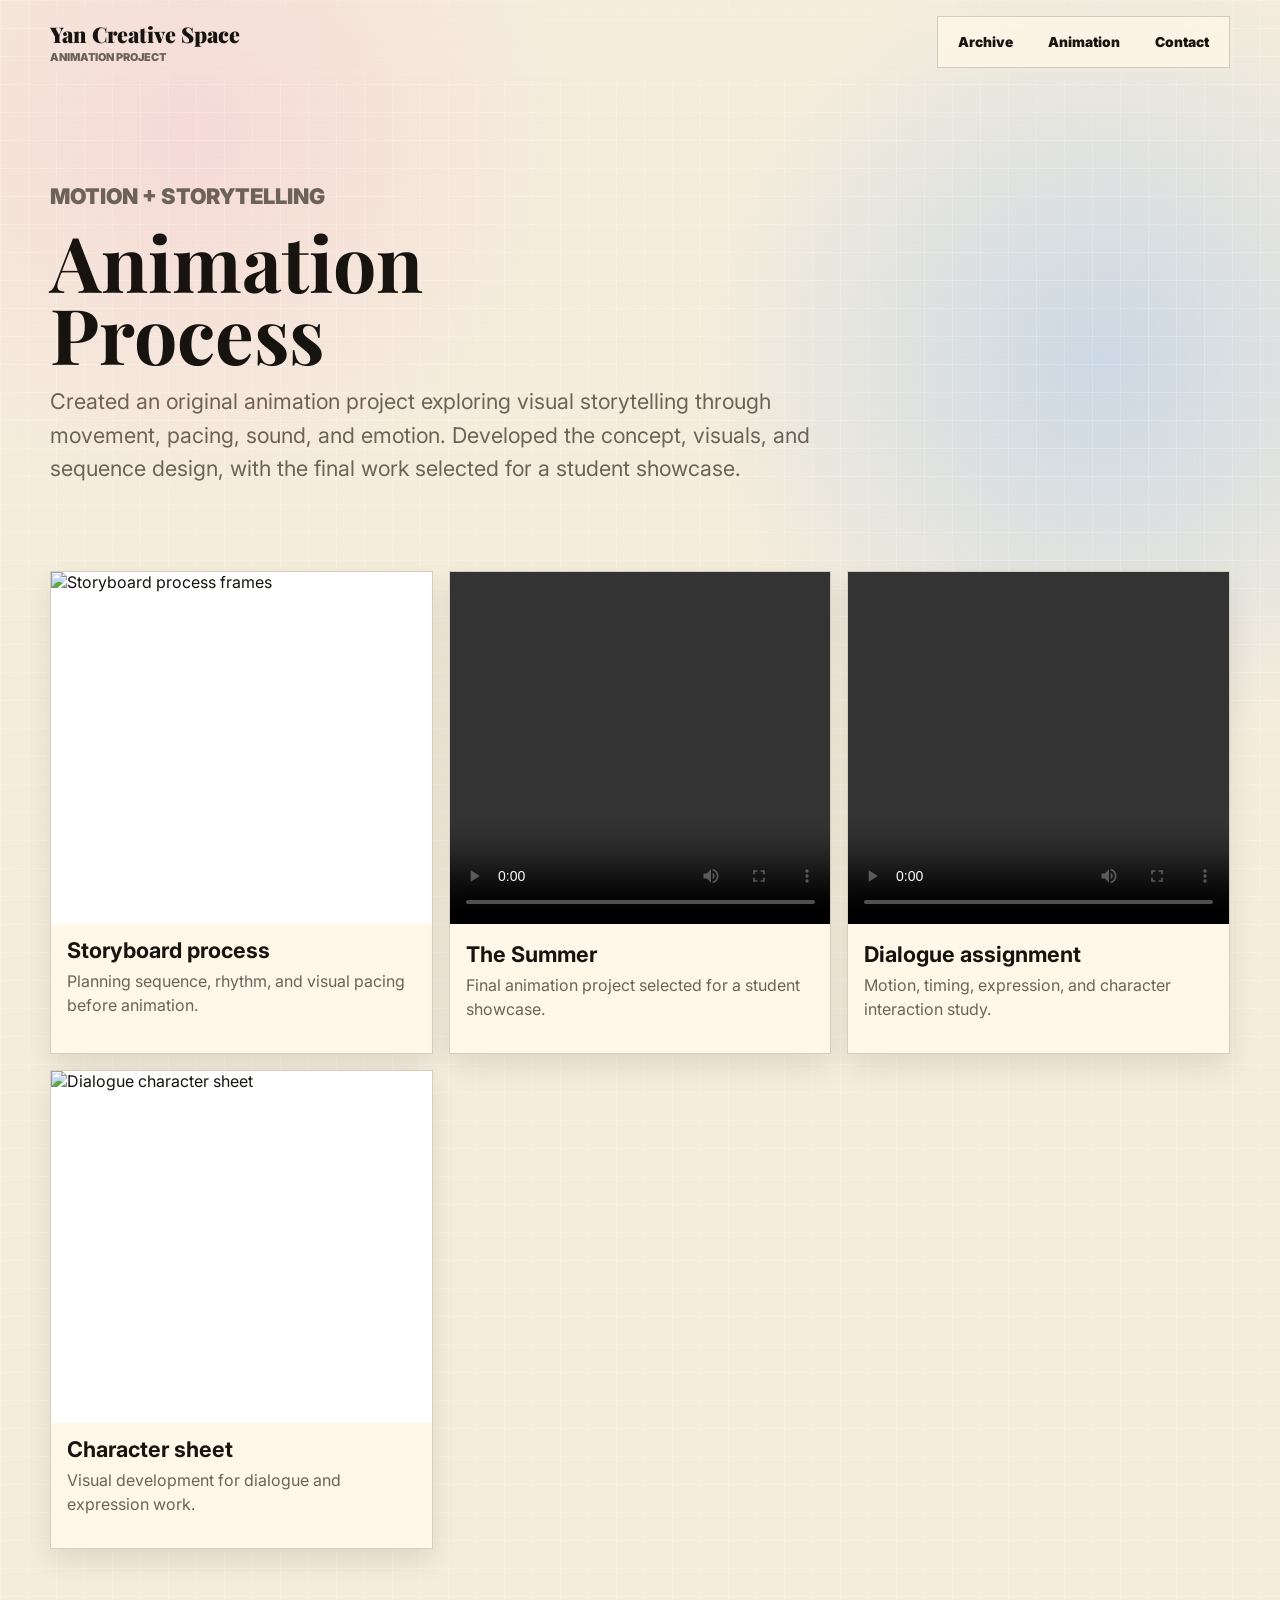
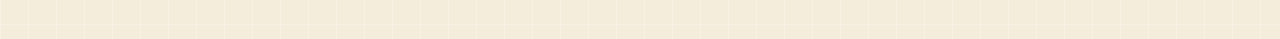
==== animation.html @ d718d7f8 "Add files via upload" ====
<!DOCTYPE html>
<html lang="en">
<head>
  <meta charset="UTF-8">
  <meta name="viewport" content="width=device-width, initial-scale=1.0">
  <title>Animation Process | Yan Creative Space</title>
  <link rel="preconnect" href="https://fonts.googleapis.com">
  <link rel="preconnect" href="https://fonts.gstatic.com" crossorigin>
  <link href="https://fonts.googleapis.com/css2?family=Inter:wght@400;500;600;700;800;900&family=Playfair+Display:wght@700;800;900&display=swap" rel="stylesheet">
  <link rel="stylesheet" href="styles.css">
</head>
<body>
  <header class="site-header">
    <a class="brand" href="index.html">
      <span>Yan Creative Space</span>
      <small>animation project</small>
    </a>
    <nav aria-label="Project navigation">
      <a href="index.html#work">Archive</a>
      <a href="animation.html">Animation</a>
      <a href="index.html#contact">Contact</a>
    </nav>
  </header>

  <main class="detail-main">
    <section class="detail-hero">
      <p class="eyebrow">Motion + storytelling</p>
      <h1>Animation Process</h1>
      <p>Created an original animation project exploring visual storytelling through movement, pacing, sound, and emotion. Developed the concept, visuals, and sequence design, with the final work selected for a student showcase.</p>
    </section>

    <section class="media-grid" aria-label="Animation process showcase">
      <article class="media-card contain">
        <a href="Animation%20Example_Process/Storyboard_A1-B4.png" target="_blank" rel="noopener">
          <img src="Animation%20Example_Process/Storyboard_A1-B4.png" alt="Storyboard process frames">
        </a>
        <div>
          <h3>Storyboard process</h3>
          <p>Planning sequence, rhythm, and visual pacing before animation.</p>
        </div>
      </article>
      <article class="media-card">
        <video src="Animation%20Example_Process/FINAL%20FINAL%20CUT_The%20Summer.mp4" controls playsinline></video>
        <div>
          <h3>The Summer</h3>
          <p>Final animation project selected for a student showcase.</p>
        </div>
      </article>
      <article class="media-card">
        <video src="Animation%20Example_Process/dialogue%20assignment.mp4" controls playsinline></video>
        <div>
          <h3>Dialogue assignment</h3>
          <p>Motion, timing, expression, and character interaction study.</p>
        </div>
      </article>
      <article class="media-card contain">
        <a href="Animation%20Example_Process/dialogue_character%20sheet.png" target="_blank" rel="noopener">
          <img src="Animation%20Example_Process/dialogue_character%20sheet.png" alt="Dialogue character sheet">
        </a>
        <div>
          <h3>Character sheet</h3>
          <p>Visual development for dialogue and expression work.</p>
        </div>
      </article>
    </section>
  </main>
</body>
</html>
---- styles.css ----
:root {
  --ink: #171410;
  --muted: #6d6258;
  --paper: #f5eddc;
  --cream: #fff8e8;
  --pink: #f6bfd0;
  --butter: #f4bd34;
  --green: #8fa45e;
  --red: #a9362d;
  --wine: #3a0710;
  --blue: #bcd0e8;
  --line: rgba(23, 20, 16, 0.18);
  --shadow: 0 18px 50px rgba(35, 24, 12, 0.18);
}

* {
  box-sizing: border-box;
}

html {
  scroll-behavior: smooth;
}

body {
  margin: 0;
  color: var(--ink);
  font-family: "Inter", system-ui, sans-serif;
  background:
    linear-gradient(rgba(255, 255, 255, 0.24) 1px, transparent 1px),
    linear-gradient(90deg, rgba(255, 255, 255, 0.2) 1px, transparent 1px),
    radial-gradient(circle at 15% 8%, rgba(246, 191, 208, 0.42), transparent 24rem),
    radial-gradient(circle at 86% 22%, rgba(188, 208, 232, 0.72), transparent 25rem),
    var(--paper);
  background-size: 28px 28px, 28px 28px, auto, auto, auto;
  overflow-x: hidden;
}

body::before {
  content: "";
  position: fixed;
  inset: 0;
  pointer-events: none;
  background-image: radial-gradient(rgba(23, 20, 16, 0.12) 0.7px, transparent 0.7px);
  background-size: 5px 5px;
  mix-blend-mode: multiply;
  opacity: 0.16;
  z-index: 0;
}

img {
  display: block;
  max-width: 100%;
}

a {
  color: inherit;
  text-decoration: none;
}

.cursor-light {
  position: fixed;
  width: 16rem;
  height: 16rem;
  border-radius: 50%;
  background: rgba(244, 189, 52, 0.22);
  filter: blur(34px);
  pointer-events: none;
  transform: translate(-50%, -50%);
  z-index: 1;
}

.floating-elements {
  position: fixed;
  inset: 0;
  z-index: 1;
  pointer-events: none;
  overflow: hidden;
}

.float-el {
  position: absolute;
  width: clamp(4rem, 11vw, 8rem);
  opacity: 0.72;
  filter: drop-shadow(0 12px 14px rgba(23, 20, 16, 0.18));
  animation: drift 9s ease-in-out infinite;
}

.el-vinyl {
  left: -1rem;
  top: 20vh;
  transform: rotate(-16deg);
}

.el-note {
  right: 4vw;
  top: 15vh;
  width: clamp(3rem, 8vw, 5rem);
  animation-delay: -2s;
}

.el-shapes {
  left: 3vw;
  bottom: 8vh;
  width: clamp(5rem, 13vw, 9rem);
  animation-delay: -4s;
}

.el-zig {
  right: -6rem;
  bottom: 20vh;
  width: clamp(10rem, 25vw, 18rem);
  opacity: 0.34;
  animation-delay: -1s;
}

.el-trumpet {
  right: 10vw;
  bottom: -2rem;
  width: clamp(5rem, 12vw, 8.5rem);
  animation-delay: -5s;
}

.site-header,
main {
  position: relative;
  z-index: 2;
}

.site-header {
  position: sticky;
  top: 0;
  display: flex;
  align-items: center;
  justify-content: space-between;
  gap: 1rem;
  width: min(1180px, calc(100% - 2rem));
  margin: 0 auto;
  padding: 1rem 0;
  backdrop-filter: blur(16px);
  z-index: 20;
}

.brand {
  display: grid;
  gap: 0.1rem;
}

.brand span,
h1,
h2,
.click-label {
  font-family: "Playfair Display", Georgia, serif;
}

.brand span {
  font-size: 1.35rem;
  font-weight: 900;
}

.brand small {
  color: var(--muted);
  font-size: 0.68rem;
  font-weight: 900;
  text-transform: uppercase;
}

nav {
  display: flex;
  gap: 0.25rem;
  padding: 0.3rem;
  border: 1px solid var(--line);
  background: rgba(255, 248, 232, 0.76);
}

nav a,
.button,
.filter,
.contact-links a {
  min-height: 2.5rem;
  display: inline-flex;
  align-items: center;
  justify-content: center;
  border: 1px solid var(--line);
  border-radius: 999px;
  font-size: 0.86rem;
  font-weight: 900;
}

nav a {
  border-color: transparent;
  padding: 0 0.9rem;
}

nav a:hover,
.filter.active {
  background: var(--ink);
  color: var(--cream);
}

.hero,
.section,
.contact {
  position: relative;
  width: min(1180px, calc(100% - 2rem));
  margin: 0 auto;
}

.section-button {
  position: absolute;
  z-index: 6;
  width: clamp(3.6rem, 8vw, 6.2rem);
  pointer-events: none;
  filter: drop-shadow(0 12px 14px rgba(23, 20, 16, 0.18));
  animation: stickerFloat 7s ease-in-out infinite;
}

.sticker-apple {
  right: min(9vw, 5rem);
  top: 5rem;
  transform: rotate(8deg);
}

.sticker-blue-star {
  left: min(6vw, 3rem);
  top: -1.8rem;
  width: clamp(3.2rem, 7vw, 5.2rem);
  animation-delay: -1.4s;
}

.sticker-green {
  right: -0.8rem;
  top: 6rem;
  transform: rotate(-7deg);
  animation-delay: -2.3s;
}

.sticker-heart {
  left: 4%;
  top: 5rem;
  animation-delay: -3s;
}

.sticker-yellow-star {
  right: 5%;
  top: 2.4rem;
  width: clamp(3.1rem, 7vw, 5.4rem);
  animation-delay: -4.1s;
}

.hero {
  min-height: 84vh;
  display: grid;
  grid-template-columns: minmax(0, 0.82fr) minmax(320px, 1.18fr);
  align-items: center;
  gap: clamp(2rem, 6vw, 5rem);
  padding: clamp(2.5rem, 6vw, 5rem) 0 4rem;
}

.id-hero {
  grid-template-columns: minmax(0, 0.72fr) minmax(430px, 1.28fr);
}

.eyebrow {
  margin: 0 0 0.75rem;
  color: var(--red);
  font-size: 0.76rem;
  font-weight: 900;
  text-transform: uppercase;
}

h1,
h2,
h3,
p {
  margin-top: 0;
}

h1 {
  max-width: 12ch;
  margin-bottom: 1rem;
  font-size: clamp(3.2rem, 6vw, 5.8rem);
  line-height: 0.94;
  overflow-wrap: break-word;
}

h2 {
  margin: 0;
  font-size: clamp(2.45rem, 5vw, 4.9rem);
  line-height: 0.94;
}

h3 {
  margin-bottom: 0.45rem;
  font-size: clamp(1.35rem, 2vw, 2rem);
  line-height: 1;
}

.hero-text {
  max-width: 32rem;
  color: var(--muted);
  font-size: clamp(1.08rem, 1.8vw, 1.38rem);
  line-height: 1.55;
}

.hero-actions {
  display: flex;
  flex-wrap: wrap;
  gap: 0.7rem;
  margin-top: 1.5rem;
}

.button {
  padding: 0 1rem;
  background: rgba(255, 248, 232, 0.72);
}

.button.primary {
  background: var(--ink);
  color: var(--cream);
}

.id-card {
  position: relative;
  min-height: 39rem;
  padding: 1rem;
  border: 1px solid var(--line);
  background:
    linear-gradient(rgba(23, 20, 16, 0.05) 1px, transparent 1px),
    linear-gradient(90deg, rgba(23, 20, 16, 0.05) 1px, transparent 1px),
    var(--cream);
  background-size: 18px 18px;
  box-shadow: var(--shadow);
  transform: rotate(1.2deg);
}

.id-card::before {
  content: "";
  position: absolute;
  inset: 0.65rem;
  border: 1px dashed rgba(23, 20, 16, 0.34);
  pointer-events: none;
}

.id-card-top,
.id-card-bottom {
  display: flex;
  justify-content: space-between;
  gap: 1rem;
  color: var(--muted);
  font-size: 0.76rem;
  font-weight: 900;
  text-transform: uppercase;
}

.id-card-body {
  display: grid;
  grid-template-columns: minmax(260px, 1.05fr) minmax(0, 0.95fr);
  align-items: center;
  gap: clamp(1rem, 3vw, 2rem);
  min-height: 34rem;
  padding: 1.5rem 0.6rem;
}

.id-photo-wrap {
  position: relative;
  padding: 0.6rem;
  background: #fff;
  border: 1px solid var(--line);
  box-shadow: 0 16px 24px rgba(35, 24, 12, 0.14);
  transform: rotate(-3deg);
}

.id-photo-wrap::after {
  content: "";
  position: absolute;
  left: 50%;
  top: -1.2rem;
  width: 5.5rem;
  height: 1.8rem;
  background: rgba(244, 189, 52, 0.55);
  transform: translateX(-50%) rotate(2deg);
}

.id-photo-wrap img {
  width: 100%;
  aspect-ratio: 0.78;
  object-fit: cover;
}

.id-label {
  margin-bottom: 0.25rem;
  color: var(--red);
  font-size: 0.78rem;
  font-weight: 900;
  text-transform: uppercase;
}

.id-info h2 {
  margin-bottom: 0.5rem;
  font-size: clamp(3rem, 6vw, 5.4rem);
}

.id-role {
  color: var(--muted);
  font-size: clamp(1rem, 1.8vw, 1.25rem);
  font-weight: 800;
}

.id-tags {
  display: flex;
  flex-wrap: wrap;
  gap: 0.55rem;
  margin-top: 1.2rem;
}

.id-tags span {
  border: 1px solid var(--line);
  border-radius: 999px;
  background: rgba(246, 191, 208, 0.55);
  padding: 0.48rem 0.68rem;
  font-size: 0.78rem;
  font-weight: 900;
}

.hero-board {
  position: relative;
  min-height: 37rem;
  isolation: isolate;
}

.hero-board::before {
  content: "";
  position: absolute;
  inset: 3rem 2rem 2rem 1.5rem;
  background: rgba(255, 248, 232, 0.68);
  border: 1px solid var(--line);
  box-shadow: var(--shadow);
  transform: rotate(-1.4deg);
  z-index: -1;
}

.hero-photo,
.paper-piece {
  position: absolute;
  object-fit: cover;
  box-shadow: var(--shadow);
}

.photo-main {
  left: 15%;
  top: 8%;
  width: 62%;
  aspect-ratio: 1.05;
}

.photo-portrait {
  right: 4%;
  top: 24%;
  width: 36%;
  aspect-ratio: 0.88;
  filter: grayscale(1);
  transform: rotate(3deg);
}

.photo-work {
  left: 0;
  bottom: 4%;
  width: 48%;
  aspect-ratio: 0.74;
  transform: rotate(-4deg);
}

.hero-element {
  right: 1%;
  bottom: 0;
  width: 28%;
  box-shadow: none;
  opacity: 0.82;
  transform: rotate(12deg);
}

.click-label {
  position: absolute;
  left: 34%;
  top: 42%;
  min-width: 10rem;
  padding: 0.9rem 1.6rem;
  border-radius: 999px;
  background: var(--ink);
  color: #d7f066;
  font-size: clamp(1.6rem, 3vw, 2.4rem);
  font-style: italic;
  text-align: center;
  transform: rotate(-4deg);
  animation: bob 2.9s ease-in-out infinite;
}

.marquee {
  position: relative;
  z-index: 3;
  overflow: hidden;
  border-block: 1px solid var(--line);
  background: var(--pink);
}

.marquee-track {
  display: flex;
  width: max-content;
  gap: 2rem;
  padding: 0.9rem 0;
  animation: marquee 26s linear infinite;
}

.marquee span {
  font-size: 0.85rem;
  font-weight: 900;
  text-transform: uppercase;
}

.section {
  padding: clamp(4rem, 9vw, 7rem) 0;
}

.section-title {
  display: flex;
  align-items: end;
  justify-content: space-between;
  gap: 1.5rem;
  margin-bottom: 1.8rem;
  border-bottom: 1px solid var(--line);
  padding-bottom: 0.8rem;
}

.section-title span {
  color: var(--red);
  font-weight: 900;
}

.about-layout {
  display: grid;
  grid-template-columns: minmax(0, 0.8fr) minmax(320px, 1.2fr);
  gap: clamp(1.5rem, 5vw, 4rem);
  align-items: start;
}

.about-card {
  display: grid;
  grid-template-columns: minmax(180px, 0.78fr) minmax(0, 1.22fr);
  gap: 1.5rem;
  padding: 1rem;
  background: var(--cream);
  border: 1px solid var(--line);
  box-shadow: var(--shadow);
  transform: rotate(1deg);
}

.about-card img {
  height: 21rem;
  width: 100%;
  object-fit: cover;
  filter: grayscale(1);
}

.large-note {
  margin-bottom: 1.4rem;
  font-family: "Playfair Display", Georgia, serif;
  font-size: clamp(1.8rem, 3vw, 3.2rem);
  line-height: 0.98;
}

.quick-list {
  display: grid;
  gap: 0.65rem;
  margin: 0;
  padding: 0;
  list-style: none;
}

.quick-list li,
.skill-notes span {
  width: fit-content;
  border: 1px solid var(--line);
  border-radius: 999px;
  background: rgba(244, 189, 52, 0.2);
  padding: 0.62rem 0.85rem;
  font-weight: 900;
}

.toc {
  background: transparent;
}

.toc-grid {
  display: grid;
  grid-template-columns: repeat(4, minmax(0, 1fr));
  gap: 1rem;
}

.toc-grid a {
  min-height: 10rem;
  display: flex;
  flex-direction: column;
  justify-content: space-between;
  border: 1px solid var(--line);
  background: var(--cream);
  padding: 1rem;
  font-family: "Playfair Display", Georgia, serif;
  font-size: clamp(1.5rem, 2.5vw, 2.4rem);
  line-height: 0.95;
  box-shadow: 0 10px 24px rgba(35, 24, 12, 0.08);
  transition: transform 180ms ease;
}

.toc-grid a:nth-child(1) {
  background: #f7cf70;
}

.toc-grid a:nth-child(2) {
  background: #f6cad5;
}

.toc-grid a:nth-child(3) {
  background: #dce8bf;
}

.toc-grid a:nth-child(4) {
  background: #cfe0f0;
}

.toc-grid a:hover {
  transform: rotate(-1.5deg) translateY(-4px);
}

.toc-grid span {
  font-family: "Inter", system-ui, sans-serif;
  font-size: 0.8rem;
  font-weight: 900;
}

.self-intro {
  display: grid;
  grid-template-columns: minmax(320px, 1.08fr) minmax(0, 0.92fr);
  gap: clamp(1rem, 4vw, 3rem);
  align-items: center;
}

.self-camera {
  border: 0;
  background: transparent;
  box-shadow: none;
  padding: 0;
  transform: rotate(-1.2deg);
}

.self-camera img {
  width: 100%;
  scale: 1.08;
  height: auto;
  object-fit: contain;
}

.self-copy {
  border: 1px solid var(--line);
  background: rgba(255, 248, 232, 0.76);
  box-shadow: 0 12px 30px rgba(35, 24, 12, 0.1);
  padding: clamp(1.2rem, 4vw, 2.2rem);
  transform: rotate(0.8deg);
}

.self-copy h2 {
  max-width: 12ch;
  margin-bottom: 1rem;
  font-size: clamp(1.75rem, 3.5vw, 3.4rem);
}

.self-copy p:not(.eyebrow) {
  color: var(--muted);
  font-size: clamp(1rem, 1.55vw, 1.18rem);
  line-height: 1.62;
}

.filters {
  display: flex;
  flex-wrap: wrap;
  gap: 0.55rem;
  margin-bottom: 1.1rem;
}

.filter {
  padding: 0 0.95rem;
  background: rgba(255, 248, 232, 0.72);
  cursor: pointer;
  transition: transform 180ms ease;
}

.filter:hover {
  transform: translateY(-2px);
}

.project-grid {
  display: grid;
  grid-template-columns: repeat(3, minmax(0, 1fr));
  gap: 1rem;
}

.project-card {
  display: grid;
  grid-template-rows: 16rem auto;
  min-height: 27rem;
  overflow: hidden;
  border: 1px solid var(--line);
  background: var(--cream);
  box-shadow: 0 14px 28px rgba(35, 24, 12, 0.1);
  transform-style: preserve-3d;
  transition: opacity 220ms ease, transform 220ms ease;
}

.project-card:nth-child(2n) {
  transform: rotate(0.7deg);
}

.project-card:nth-child(3n) {
  transform: rotate(-0.8deg);
}

.project-card.is-hidden {
  display: none;
}

.project-card img {
  width: 100%;
  height: 100%;
  object-fit: cover;
  transition: transform 480ms ease;
}

.project-image {
  position: relative;
  display: block;
  min-height: 0;
  overflow: hidden;
}

.project-image::after {
  content: "open project";
  position: absolute;
  right: 0.75rem;
  bottom: 0.75rem;
  border: 1px solid rgba(255, 248, 232, 0.7);
  border-radius: 999px;
  background: rgba(23, 20, 16, 0.82);
  color: var(--cream);
  padding: 0.42rem 0.62rem;
  font-size: 0.68rem;
  font-weight: 900;
  text-transform: uppercase;
  opacity: 0;
  transform: translateY(6px);
  transition: opacity 180ms ease, transform 180ms ease;
}

.project-image:hover::after,
.project-image:focus-visible::after {
  opacity: 1;
  transform: translateY(0);
}

.project-card:hover img {
  transform: scale(1.04);
}

.project-card div {
  padding: 1rem;
}

.mini-gallery {
  display: grid;
  grid-template-columns: repeat(2, minmax(0, 1fr));
  gap: 0.35rem;
  margin-top: 0.65rem;
}

.mini-gallery img {
  height: 3.8rem;
  object-fit: contain;
  background: rgba(255, 255, 255, 0.7);
  border: 1px solid var(--line);
  padding: 0.28rem;
}

.card-links {
  display: flex;
  flex-wrap: wrap;
  gap: 0.35rem;
  margin-top: 0.55rem;
}

.card-links a,
.detail-link {
  display: inline-flex;
  align-items: center;
  min-height: 2.3rem;
  border: 1px solid var(--line);
  border-radius: 999px;
  background: var(--ink);
  color: var(--cream);
  padding: 0 0.85rem;
  font-size: 0.72rem;
  font-weight: 900;
}

.project-card span {
  display: inline-block;
  margin-bottom: 0.65rem;
  color: var(--red);
  font-size: 0.75rem;
  font-weight: 900;
  text-transform: uppercase;
}

.project-card p,
.feature-panel p,
.contact p {
  color: var(--muted);
  line-height: 1.5;
}

.feature-layout {
  display: grid;
  gap: 1rem;
}

.feature-panel {
  display: grid;
  grid-template-columns: minmax(0, 0.95fr) minmax(280px, 1.05fr);
  align-items: stretch;
  min-height: 24rem;
  border: 1px solid var(--line);
  background: var(--wine);
  color: var(--cream);
  overflow: hidden;
}

.feature-panel.reverse {
  grid-template-columns: minmax(280px, 1.05fr) minmax(0, 0.95fr);
  background: var(--cream);
  color: var(--ink);
}

.feature-panel.reverse div {
  order: 2;
}

.feature-panel.reverse img {
  order: 1;
}

.feature-panel div {
  display: flex;
  flex-direction: column;
  justify-content: center;
  padding: clamp(1.5rem, 4vw, 3rem);
}

.feature-panel h3 {
  max-width: 8ch;
  font-family: "Playfair Display", Georgia, serif;
  font-size: clamp(2.5rem, 5vw, 4.7rem);
}

.feature-panel img {
  width: 100%;
  height: 100%;
  min-height: 24rem;
  object-fit: cover;
}

.skills-board {
  position: relative;
}

.skills-board::after {
  content: "";
  position: absolute;
  right: 0;
  top: 40%;
  width: min(30vw, 18rem);
  height: min(30vw, 18rem);
  background: url("assets/elements/geometric-elements-sm.png") center / contain no-repeat;
  opacity: 0.18;
  pointer-events: none;
}

.language-section {
  position: relative;
}

.language-board {
  display: grid;
  grid-template-columns: minmax(0, 1fr) minmax(260px, 0.7fr);
  gap: clamp(1.5rem, 5vw, 3rem);
  align-items: center;
  border: 1px solid var(--line);
  background: rgba(255, 248, 232, 0.78);
  box-shadow: var(--shadow);
  padding: clamp(1.2rem, 4vw, 2rem);
}

.language-board p {
  max-width: 46rem;
  color: var(--muted);
  font-size: clamp(1.12rem, 2vw, 1.45rem);
  line-height: 1.55;
}

.language-tags {
  display: flex;
  flex-wrap: wrap;
  gap: 0.65rem;
}

.language-tags span {
  border: 1px solid var(--line);
  border-radius: 999px;
  background: rgba(246, 191, 208, 0.58);
  padding: 0.62rem 0.85rem;
  font-weight: 900;
}

.certificate-card {
  display: grid;
  gap: 0.7rem;
  border: 1px solid var(--line);
  background: #fff;
  padding: 0.8rem;
  box-shadow: 0 12px 22px rgba(35, 24, 12, 0.12);
  transform: rotate(1.2deg);
}

.certificate-card img {
  width: 100%;
  max-height: 20rem;
  object-fit: contain;
}

.certificate-card span {
  font-weight: 900;
}

.software-section {
  position: relative;
}

.dinner-board {
  position: relative;
  min-height: clamp(32rem, 58vw, 48rem);
  border: 1px solid var(--line);
  background: var(--cream);
  box-shadow: var(--shadow);
  overflow: hidden;
  padding: 0;
}

.dinner-board-image {
  background: url("assets/table-cloth-plate-sm.jpg") center / cover no-repeat;
}

.tablecloth {
  position: absolute;
  inset: 0;
  background:
    linear-gradient(45deg, rgba(169, 54, 45, 0.12) 25%, transparent 25% 75%, rgba(169, 54, 45, 0.12) 75%),
    linear-gradient(45deg, rgba(169, 54, 45, 0.12) 25%, transparent 25% 75%, rgba(169, 54, 45, 0.12) 75%),
    var(--cream);
  background-position: 0 0, 24px 24px;
  background-size: 48px 48px;
  opacity: 0.9;
}

.plate {
  position: relative;
  z-index: 1;
  width: min(100%, 34rem);
  aspect-ratio: 1;
  display: grid;
  place-items: center;
  justify-self: center;
  border: 2px solid rgba(23, 20, 16, 0.22);
  border-radius: 50%;
  background:
    radial-gradient(circle, #fffdf4 0 46%, #f3ead7 47% 59%, #fffaf0 60% 100%);
  box-shadow:
    inset 0 0 0 1.2rem rgba(255, 255, 255, 0.72),
    0 20px 45px rgba(35, 24, 12, 0.16);
}

.plate-on-art {
  position: absolute;
  left: 50%;
  top: 49%;
  width: min(42vw, 28rem);
  transform: translate(-50%, -50%);
  border: 0;
  background: transparent;
  box-shadow: none;
  justify-self: auto;
}

.plate img {
  position: absolute;
  width: clamp(3rem, 6vw, 5.2rem);
  height: clamp(3rem, 6vw, 5.2rem);
  object-fit: contain;
  border: 1px solid rgba(23, 20, 16, 0.12);
  border-radius: 18px;
  background: #fff;
  padding: 0.42rem;
  box-shadow: 0 10px 20px rgba(35, 24, 12, 0.12);
}

.plate img:nth-child(1) {
  left: 50%;
  top: 10%;
  transform: translateX(-50%) rotate(-7deg);
}

.plate img:nth-child(2) {
  right: 13%;
  top: 32%;
  transform: rotate(9deg);
}

.plate img:nth-child(3) {
  left: 50%;
  bottom: 9%;
  transform: translateX(-50%) rotate(4deg);
}

.plate img:nth-child(4) {
  left: 13%;
  top: 32%;
  transform: rotate(-8deg);
}

.plate img:nth-child(5) {
  left: 23%;
  bottom: 17%;
  transform: rotate(8deg);
}

.dinner-note {
  position: absolute;
  right: clamp(1rem, 3vw, 2rem);
  bottom: clamp(1rem, 3vw, 2rem);
  z-index: 1;
  max-width: min(30rem, 38%);
  border: 1px solid var(--line);
  background: rgba(255, 248, 232, 0.86);
  padding: clamp(1.2rem, 3vw, 2rem);
  transform: rotate(-1deg);
}

.detail-main {
  position: relative;
  z-index: 2;
}

.detail-hero {
  width: min(1180px, calc(100% - 2rem));
  margin: 0 auto;
  padding: clamp(3rem, 8vw, 6rem) 0 clamp(2rem, 6vw, 4rem);
}

.detail-hero h1 {
  max-width: 12ch;
}

.detail-hero p {
  max-width: 50rem;
  color: var(--muted);
  font-size: clamp(1.05rem, 2vw, 1.35rem);
  line-height: 1.55;
}

.detail-actions,
.issue-links {
  display: flex;
  flex-wrap: wrap;
  gap: 0.65rem;
  margin-top: 1.25rem;
}

.media-grid {
  width: min(1180px, calc(100% - 2rem));
  display: grid;
  grid-template-columns: repeat(3, minmax(0, 1fr));
  gap: 1rem;
  margin: 0 auto clamp(4rem, 7vw, 6rem);
}

.carousel {
  display: flex;
  overflow-x: auto;
  padding-bottom: 1rem;
  scroll-snap-type: x mandatory;
}

.carousel .media-card {
  min-width: min(82vw, 26rem);
  scroll-snap-align: start;
}

.media-card {
  border: 1px solid var(--line);
  background: var(--cream);
  box-shadow: 0 12px 26px rgba(35, 24, 12, 0.1);
  overflow: hidden;
}

.media-card img,
.media-card video {
  width: 100%;
  height: 22rem;
  object-fit: cover;
  background: #111;
}

.media-card.contain img {
  object-fit: contain;
  background: #fff;
}

.media-card div {
  padding: 1rem;
}

.media-card h3 {
  font-size: 1.35rem;
}

.media-card p {
  color: var(--muted);
  line-height: 1.5;
}

.cluster {
  width: min(1180px, calc(100% - 2rem));
  margin: 0 auto clamp(4rem, 7vw, 6rem);
}

.cluster h2 {
  margin-bottom: 1rem;
  font-size: clamp(2.15rem, 4vw, 3.7rem);
}

.photo-grid {
  display: grid;
  grid-template-columns: repeat(4, minmax(0, 1fr));
  gap: 0.75rem;
}

.photo-grid a {
  display: block;
  border: 1px solid var(--line);
  background: var(--cream);
  padding: 0.4rem;
  box-shadow: 0 10px 18px rgba(35, 24, 12, 0.1);
}

.photo-grid img {
  width: 100%;
  aspect-ratio: 1;
  object-fit: cover;
}

.dinner-note h3 {
  font-family: "Playfair Display", Georgia, serif;
  font-size: clamp(2.45rem, 5vw, 4.3rem);
}

.dinner-note a {
  display: inline-flex;
  margin-top: 0.8rem;
  border-bottom: 2px solid var(--ink);
  font-weight: 900;
}

.skill-notes {
  position: relative;
  z-index: 1;
  display: flex;
  flex-wrap: wrap;
  gap: 0.8rem;
  max-width: 52rem;
}

.skill-notes span:nth-child(3n) {
  background: rgba(246, 191, 208, 0.56);
}

.skill-notes span:nth-child(4n) {
  background: rgba(188, 208, 232, 0.76);
}

.gallery-strip {
  display: grid;
  grid-template-columns: 1fr 0.8fr 1.1fr 0.78fr;
  gap: 0.75rem;
}

.gallery-strip img {
  width: 100%;
  height: 20rem;
  object-fit: cover;
  border: 1px solid var(--line);
  background: var(--cream);
  box-shadow: 0 12px 22px rgba(35, 24, 12, 0.1);
}

.gallery-strip img:nth-child(even) {
  margin-top: 2rem;
}

.contact {
  display: flex;
  align-items: end;
  justify-content: space-between;
  gap: 2rem;
  border-top: 1px solid var(--line);
  padding: clamp(4rem, 8vw, 6rem) 0;
}

.contact h2 {
  margin-bottom: 0.6rem;
}

.contact p {
  max-width: 34rem;
  font-size: 1.1rem;
}

.contact-links {
  display: flex;
  flex-wrap: wrap;
  gap: 0.6rem;
}

.contact-links a {
  padding: 0 1rem;
  background: rgba(255, 248, 232, 0.78);
}

.contact-links a:first-child {
  background: var(--ink);
  color: var(--cream);
}

.reveal {
  opacity: 0;
  transform: translateY(24px);
  transition: opacity 620ms ease, transform 620ms ease;
}

.reveal.is-visible {
  opacity: 1;
  transform: translateY(0);
}

@keyframes marquee {
  from {
    transform: translateX(0);
  }

  to {
    transform: translateX(-50%);
  }
}

@keyframes drift {
  0%,
  100% {
    translate: 0 0;
    rotate: 0deg;
  }

  50% {
    translate: 0 -16px;
    rotate: 5deg;
  }
}

@keyframes bob {
  0%,
  100% {
    transform: rotate(-4deg) translateY(0);
  }

  50% {
    transform: rotate(-1deg) translateY(-8px);
  }
}

@keyframes stickerFloat {
  0%,
  100% {
    translate: 0 0;
  }

  50% {
    translate: 0 -10px;
  }
}

@media (max-width: 920px) {
  .hero,
  .about-layout,
  .self-intro,
  .language-board {
    grid-template-columns: 1fr;
  }

  .hero-board {
    min-height: 33rem;
  }

  .toc-grid,
  .project-grid,
  .media-grid {
    grid-template-columns: repeat(2, minmax(0, 1fr));
  }

  .feature-panel,
  .feature-panel.reverse {
    grid-template-columns: 1fr;
  }

  .feature-panel.reverse div,
  .feature-panel.reverse img {
    order: initial;
  }

  .gallery-strip {
    grid-template-columns: repeat(2, minmax(0, 1fr));
  }

  .id-card-body {
    grid-template-columns: 0.95fr 1fr;
  }

  .contact {
    align-items: start;
    flex-direction: column;
  }
}

@media (max-width: 640px) {
  .site-header {
    position: relative;
    display: grid;
  }

  nav {
    overflow-x: auto;
  }

  nav a {
    padding: 0 0.72rem;
  }

  .float-el {
    opacity: 0.24;
  }

  .section-button {
    width: clamp(3rem, 14vw, 4.8rem);
    opacity: 0.82;
  }

  .sticker-green {
    right: 0.2rem;
  }

  h1 {
    max-width: 100%;
    font-size: clamp(3rem, 13vw, 4.5rem);
  }

  .detail-hero h1 {
    max-width: 100%;
    font-size: clamp(2.6rem, 10vw, 3.8rem);
  }

  .hero {
    padding-top: 1rem;
  }

  .hero-board {
    min-height: 27rem;
  }

  .id-card-body {
    grid-template-columns: 1fr;
  }

  .id-photo-wrap {
    max-width: 18rem;
  }

  .photo-main {
    left: 7%;
    width: 78%;
  }

  .photo-portrait {
    right: 0;
    width: 38%;
  }

  .photo-work {
    width: 56%;
  }

  .click-label {
    left: 25%;
    top: 41%;
    min-width: 8rem;
    font-size: 1.5rem;
  }

  .about-card,
  .toc-grid,
  .self-intro,
  .project-grid,
  .gallery-strip {
    grid-template-columns: 1fr;
  }

  .section-title {
    align-items: start;
    flex-direction: column;
  }

  .toc-grid a {
    min-height: 7rem;
  }

  .project-card {
    grid-template-rows: 15rem auto;
    min-height: auto;
  }

  .dinner-board {
    min-height: 34rem;
  }

  .plate {
    width: min(74vw, 21rem);
  }

  .plate-on-art {
    left: 50%;
    top: 38%;
    width: min(78vw, 22rem);
  }

  .dinner-note {
    left: 1rem;
    right: 1rem;
    bottom: 1rem;
    max-width: none;
  }

  .photo-grid,
  .media-grid {
    grid-template-columns: 1fr;
  }

  .gallery-strip img,
  .gallery-strip img:nth-child(even) {
    height: 16rem;
    margin-top: 0;
  }
}

@media (prefers-reduced-motion: reduce) {
  *,
  *::before,
  *::after {
    animation-duration: 1ms !important;
    scroll-behavior: auto !important;
    transition-duration: 1ms !important;
  }
}
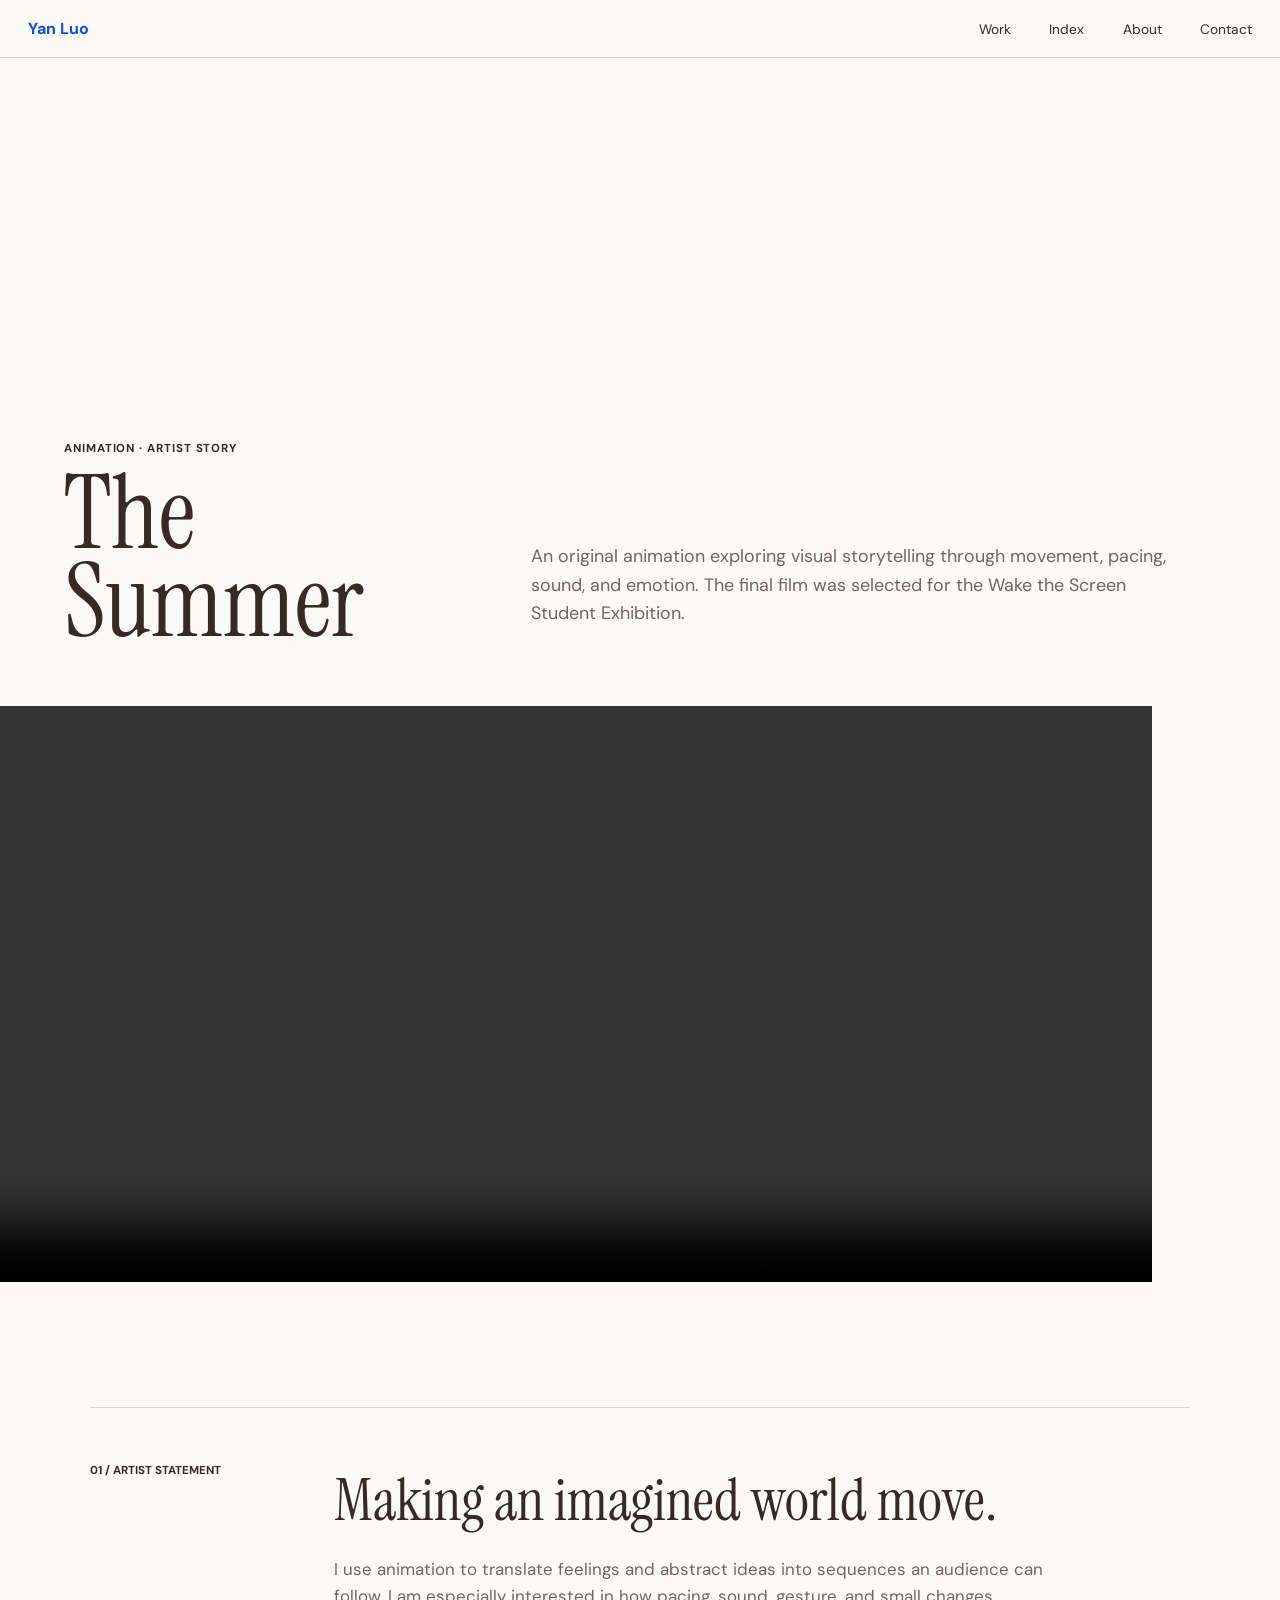
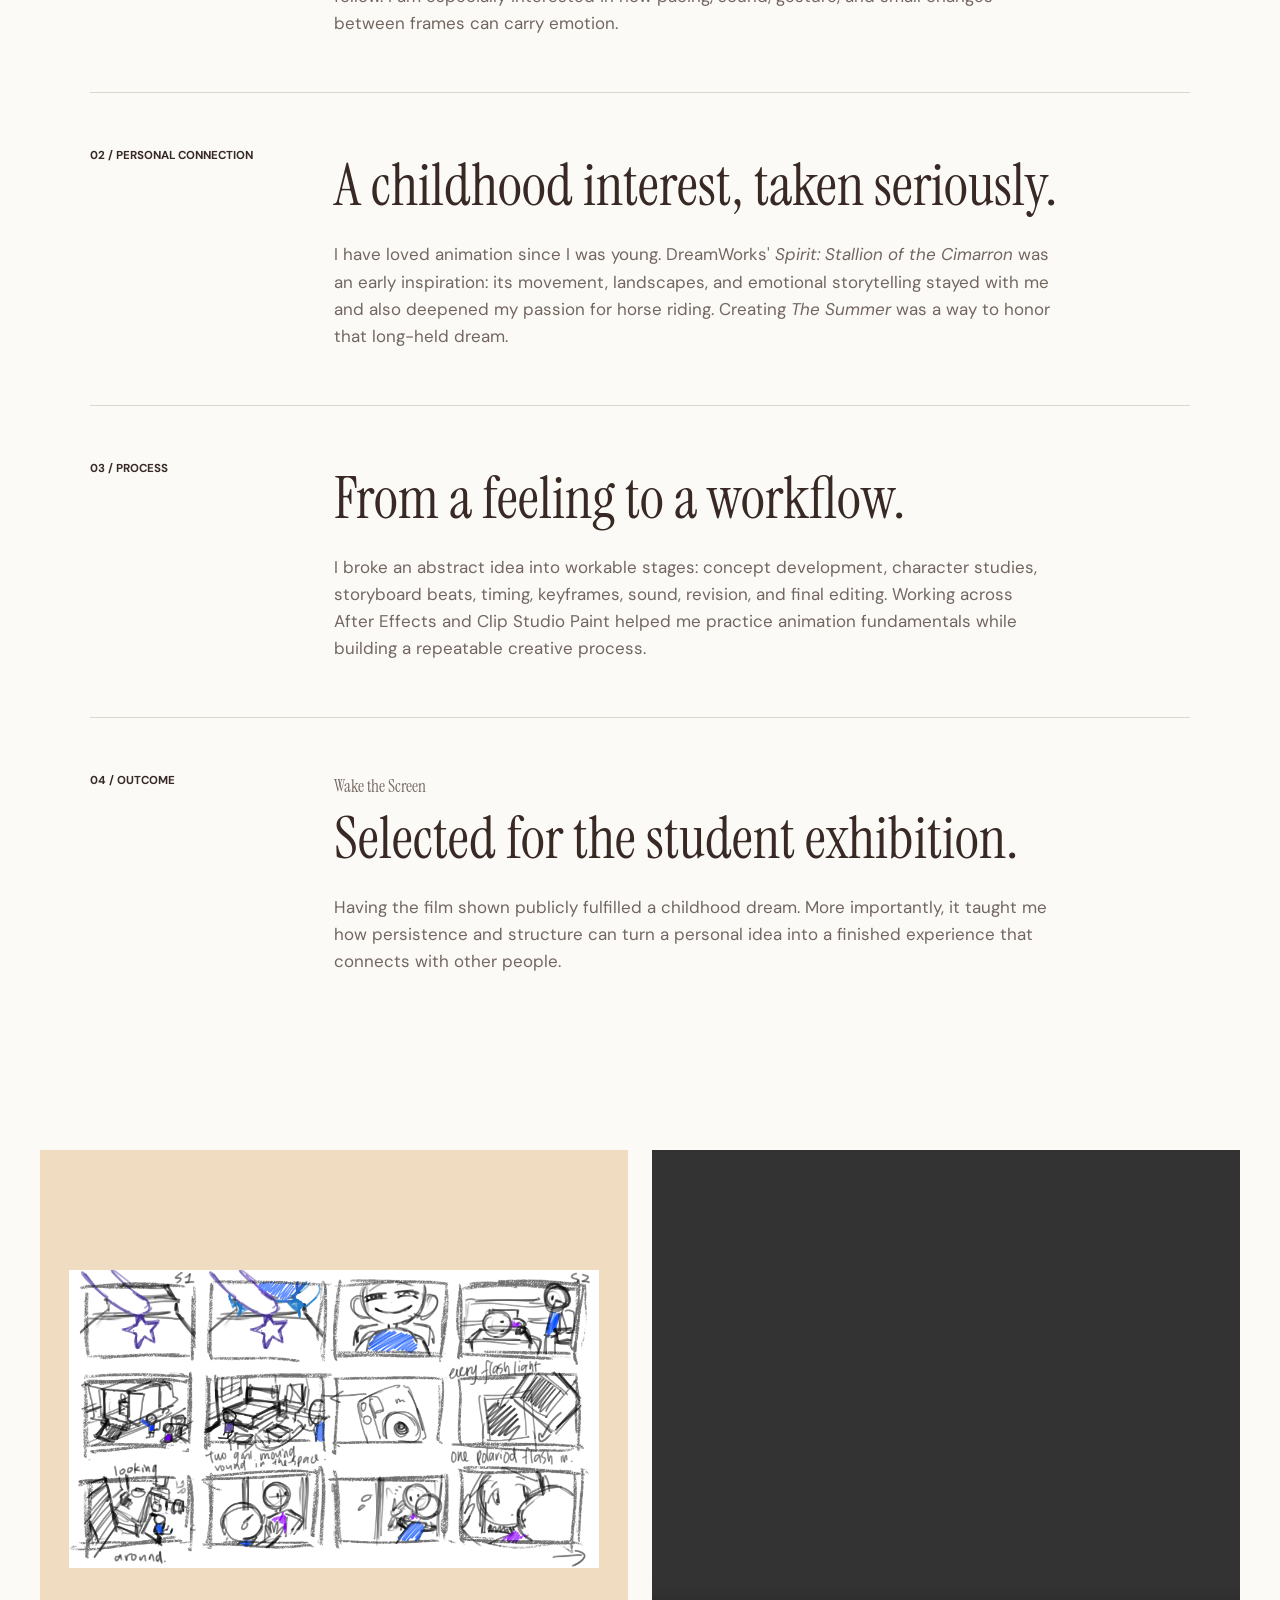
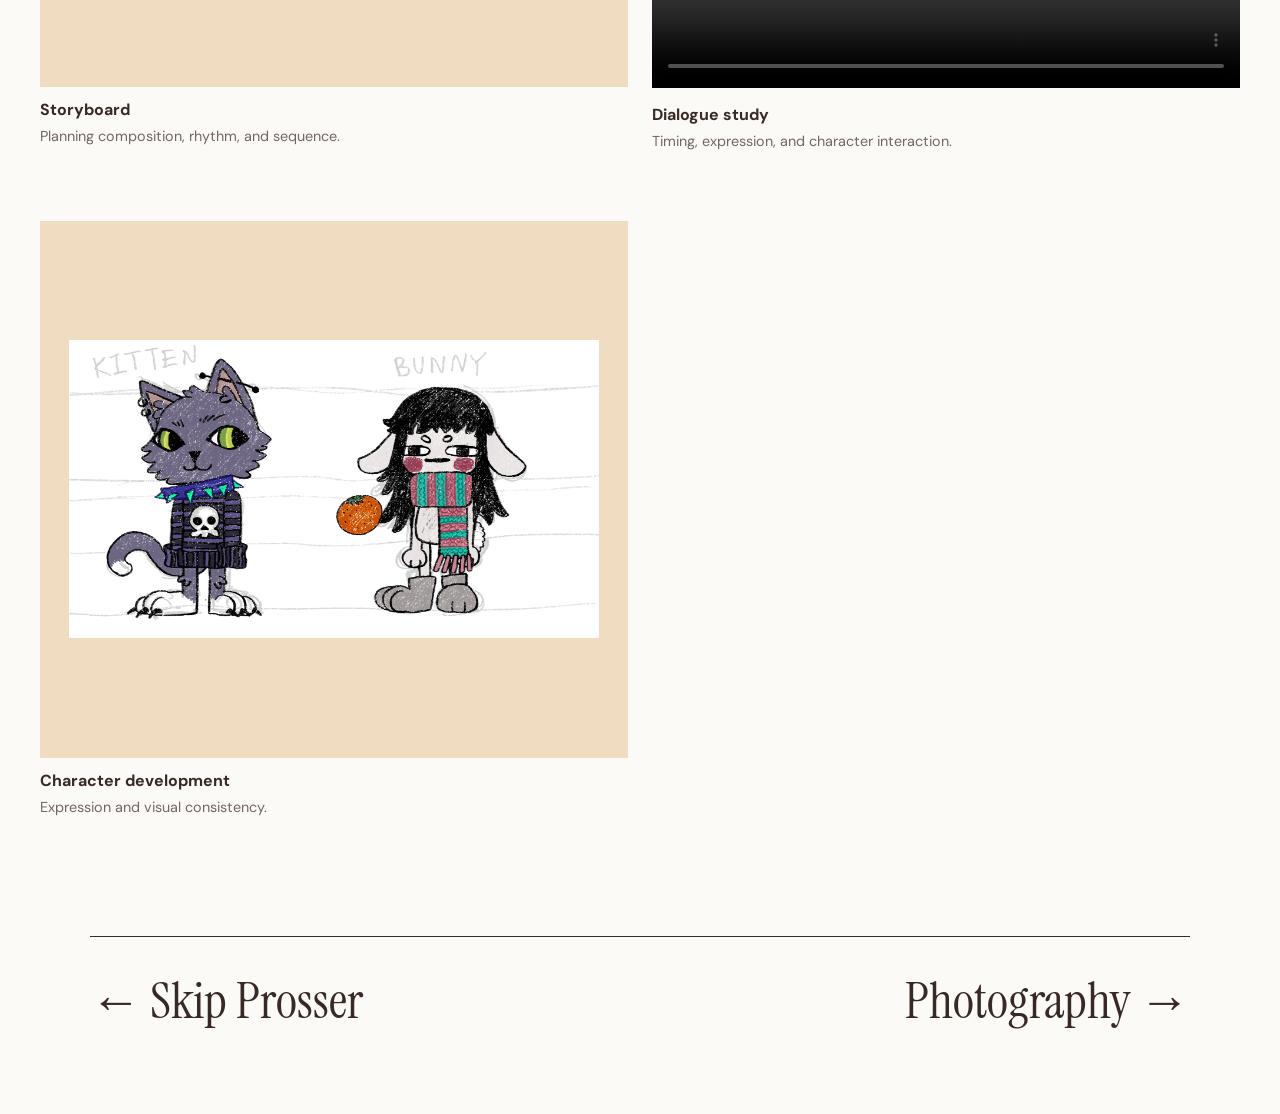
==== commit 52eb35a5: "Initial portfolio website" ====
--- a/animation.html
+++ b/animation.html
@@ -1,68 +1,12 @@
-<!DOCTYPE html>
-<html lang="en">
-<head>
-  <meta charset="UTF-8">
-  <meta name="viewport" content="width=device-width, initial-scale=1.0">
-  <title>Animation Process | Yan Creative Space</title>
-  <link rel="preconnect" href="https://fonts.googleapis.com">
-  <link rel="preconnect" href="https://fonts.gstatic.com" crossorigin>
-  <link href="https://fonts.googleapis.com/css2?family=Inter:wght@400;500;600;700;800;900&family=Playfair+Display:wght@700;800;900&display=swap" rel="stylesheet">
-  <link rel="stylesheet" href="styles.css">
-</head>
-<body>
-  <header class="site-header">
-    <a class="brand" href="index.html">
-      <span>Yan Creative Space</span>
-      <small>animation project</small>
-    </a>
-    <nav aria-label="Project navigation">
-      <a href="index.html#work">Archive</a>
-      <a href="animation.html">Animation</a>
-      <a href="index.html#contact">Contact</a>
-    </nav>
-  </header>
-
-  <main class="detail-main">
-    <section class="detail-hero">
-      <p class="eyebrow">Motion + storytelling</p>
-      <h1>Animation Process</h1>
-      <p>Created an original animation project exploring visual storytelling through movement, pacing, sound, and emotion. Developed the concept, visuals, and sequence design, with the final work selected for a student showcase.</p>
-    </section>
-
-    <section class="media-grid" aria-label="Animation process showcase">
-      <article class="media-card contain">
-        <a href="Animation%20Example_Process/Storyboard_A1-B4.png" target="_blank" rel="noopener">
-          <img src="Animation%20Example_Process/Storyboard_A1-B4.png" alt="Storyboard process frames">
-        </a>
-        <div>
-          <h3>Storyboard process</h3>
-          <p>Planning sequence, rhythm, and visual pacing before animation.</p>
-        </div>
-      </article>
-      <article class="media-card">
-        <video src="Animation%20Example_Process/FINAL%20FINAL%20CUT_The%20Summer.mp4" controls playsinline></video>
-        <div>
-          <h3>The Summer</h3>
-          <p>Final animation project selected for a student showcase.</p>
-        </div>
-      </article>
-      <article class="media-card">
-        <video src="Animation%20Example_Process/dialogue%20assignment.mp4" controls playsinline></video>
-        <div>
-          <h3>Dialogue assignment</h3>
-          <p>Motion, timing, expression, and character interaction study.</p>
-        </div>
-      </article>
-      <article class="media-card contain">
-        <a href="Animation%20Example_Process/dialogue_character%20sheet.png" target="_blank" rel="noopener">
-          <img src="Animation%20Example_Process/dialogue_character%20sheet.png" alt="Dialogue character sheet">
-        </a>
-        <div>
-          <h3>Character sheet</h3>
-          <p>Visual development for dialogue and expression work.</p>
-        </div>
-      </article>
-    </section>
-  </main>
-</body>
-</html>
+<!DOCTYPE html><html lang="en"><head><meta charset="UTF-8"><meta name="viewport" content="width=device-width,initial-scale=1"><title>The Summer | Yan Creative Space</title><link rel="preconnect" href="https://fonts.googleapis.com"><link rel="preconnect" href="https://fonts.gstatic.com" crossorigin><link href="https://fonts.googleapis.com/css2?family=DM+Sans:wght@400;500;600;700&family=Instrument+Serif:ital@0;1&display=swap" rel="stylesheet"><link rel="stylesheet" href="styles.css"></head><body>
+<header class="site-header"><a class="brand" href="index.html">Yan Luo</a><nav><a href="index.html#work">Work</a><a href="index.html#index">Index</a><a href="index.html#about">About</a><a href="index.html#contact">Contact</a></nav></header>
+<main class="detail-main"><section class="detail-hero"><div><p class="project-kicker">Animation · Artist story</p><h1>The Summer</h1></div><div class="detail-intro"><p>An original animation exploring visual storytelling through movement, pacing, sound, and emotion. The final film was selected for the Wake the Screen Student Exhibition.</p></div></section>
+<video class="project-cover" src="assets/web/animation-example-process-final-final-cut-the-summer.mp4" controls playsinline></video>
+<section class="case-flow">
+<article class="case-step"><span>01 / Artist statement</span><div><h2>Making an imagined world move.</h2><p>I use animation to translate feelings and abstract ideas into sequences an audience can follow. I am especially interested in how pacing, sound, gesture, and small changes between frames can carry emotion.</p></div></article>
+<article class="case-step"><span>02 / Personal connection</span><div><h2>A childhood interest, taken seriously.</h2><p>I have loved animation since I was young. DreamWorks' <em>Spirit: Stallion of the Cimarron</em> was an early inspiration: its movement, landscapes, and emotional storytelling stayed with me and also deepened my passion for horse riding. Creating <em>The Summer</em> was a way to honor that long-held dream.</p></div></article>
+<article class="case-step"><span>03 / Process</span><div><h2>From a feeling to a workflow.</h2><p>I broke an abstract idea into workable stages: concept development, character studies, storyboard beats, timing, keyframes, sound, revision, and final editing. Working across After Effects and Clip Studio Paint helped me practice animation fundamentals while building a repeatable creative process.</p></div></article>
+<article class="case-step"><span>04 / Outcome</span><div><p class="result-figure">Wake the Screen</p><h2>Selected for the student exhibition.</h2><p>Having the film shown publicly fulfilled a childhood dream. More importantly, it taught me how persistence and structure can turn a personal idea into a finished experience that connects with other people.</p></div></article>
+</section>
+<section class="media-grid"><article class="media-card contain"><a href="assets/web/animation-example-process-storyboard-a1-b4.png" target="_blank"><img src="assets/web/animation-example-process-storyboard-a1-b4.png" alt="Storyboard process"></a><div><h3>Storyboard</h3><p>Planning composition, rhythm, and sequence.</p></div></article><article class="media-card"><video src="assets/web/animation-example-process-dialogue-assignment.mp4" controls playsinline></video><div><h3>Dialogue study</h3><p>Timing, expression, and character interaction.</p></div></article><article class="media-card contain"><a href="assets/web/animation-example-process-dialogue-character-sheet.png" target="_blank"><img src="assets/web/animation-example-process-dialogue-character-sheet.png" alt="Dialogue character sheet"></a><div><h3>Character development</h3><p>Expression and visual consistency.</p></div></article></section>
+<nav class="project-next"><a href="skip-prosser.html">← Skip Prosser</a><a href="photography.html">Photography →</a></nav></main><script src="script.js"></script></body></html>
--- a/styles.css
+++ b/styles.css
@@ -1,1493 +1,60 @@
-:root {
-  --ink: #171410;
-  --muted: #6d6258;
-  --paper: #f5eddc;
-  --cream: #fff8e8;
-  --pink: #f6bfd0;
-  --butter: #f4bd34;
-  --green: #8fa45e;
-  --red: #a9362d;
-  --wine: #3a0710;
-  --blue: #bcd0e8;
-  --line: rgba(23, 20, 16, 0.18);
-  --shadow: 0 18px 50px rgba(35, 24, 12, 0.18);
-}
+:root{--ink:#111;--muted:#686868;--line:#d9d9d9;--pink:#ffd7e5;--blue:#cce7ff;--yellow:#ffe58a;--green:#dceac8;--lilac:#ddd6ff}
+*{box-sizing:border-box}html{scroll-behavior:smooth}body{margin:0;background:#fff;color:var(--ink);font-family:"DM Sans",Arial,sans-serif;overflow-x:hidden}img{display:block;max-width:100%}a{color:inherit;text-decoration:none}p{line-height:1.6}.site-header{position:sticky;top:0;z-index:20;display:flex;justify-content:space-between;align-items:center;width:100%;padding:18px 28px;border-bottom:1px solid var(--line);background:rgba(255,255,255,.92);backdrop-filter:blur(12px)}.brand{font-weight:700}.site-header nav{display:flex;gap:clamp(16px,3vw,42px)}.site-header nav a{font-size:.86rem}.site-header nav a:hover{opacity:.48}.cursor-light{position:fixed;width:24px;height:24px;z-index:40;pointer-events:none;background:#f4bd34;clip-path:polygon(50% 0,59% 38%,100% 50%,59% 62%,50% 100%,41% 62%,0 50%,41% 38%);transform:translate(-50%,-50%);animation:cursorTwinkle 1.6s ease-in-out infinite}.cursor-spark{position:fixed;width:8px;height:8px;z-index:39;pointer-events:none;background:var(--spark-color,#ffd7e5);clip-path:polygon(50% 0,59% 38%,100% 50%,59% 62%,50% 100%,41% 62%,0 50%,41% 38%);animation:sparkleFade .7s ease-out forwards}
+.new-hero{min-height:calc(100vh - 62px);display:grid;grid-template-columns:1.35fr .65fr;gap:5vw;align-items:end;padding:clamp(72px,10vw,140px) max(28px,5vw) 42px}.kicker,.section-head>p,.contact-section>p,.project-kicker{text-transform:uppercase;font-size:.72rem;font-weight:700;letter-spacing:.08em}.hero-lead h1{max-width:12ch;margin:14px 0 28px;font-family:"Instrument Serif",Georgia,serif;font-size:clamp(4.6rem,9.4vw,9.5rem);font-weight:400;line-height:.82;letter-spacing:0}.hero-lead h1 em{font-weight:400;color:#e15e8b}.hero-summary{max-width:520px;margin:0 0 30px;font-size:clamp(1.05rem,1.6vw,1.35rem)}.text-link{display:inline-flex;gap:12px;padding-bottom:4px;border-bottom:1px solid}.hero-id{justify-self:end;width:min(100%,320px);transform:rotate(2deg)}.hero-id img{width:100%;aspect-ratio:1;object-fit:cover}.hero-id div{display:flex;justify-content:space-between;gap:10px;padding-top:10px;font-size:.72rem}.hero-id strong{color:#27945b}
+.page-section{padding:120px max(28px,5vw)}.section-head{display:grid;grid-template-columns:1fr 2fr;gap:30px;align-items:start;margin-bottom:70px}.section-head h2{max-width:15ch;margin:0;font-family:"Instrument Serif",Georgia,serif;font-size:clamp(3rem,6vw,6rem);font-weight:400;line-height:.95}.work-list{display:grid;grid-template-columns:repeat(2,minmax(0,1fr));gap:110px 4vw}.work-item:nth-child(even){margin-top:160px}.work-visual{position:relative;display:grid;place-items:center;aspect-ratio:4/3;overflow:hidden;padding:8%;transition:transform .35s ease}.work-item:hover .work-visual{transform:scale(.985)}.work-visual>img:first-child{width:75%;height:88%;object-fit:cover;filter:drop-shadow(0 18px 18px rgba(0,0,0,.13));transition:transform .4s ease}.work-item:hover .work-visual>img:first-child{transform:rotate(-2deg) scale(1.04)}.pink-field{background:var(--pink)}.blue-field{background:var(--blue)}.yellow-field{background:var(--yellow)}.green-field{background:var(--green)}.lilac-field{background:var(--lilac)}.contain-visual>img:first-child{object-fit:contain;width:88%}.cutout-mark{position:absolute!important;right:3%;bottom:2%;width:35%!important;height:auto!important;object-fit:contain!important;filter:drop-shadow(0 7px 6px rgba(0,0,0,.13))!important;transform:rotate(8deg)}.cutout-mark.small{width:24%!important}.float-star{position:absolute!important;right:5%;top:6%;width:14%!important;height:auto!important;object-fit:contain!important;filter:none!important;animation:float 4s ease-in-out infinite}.photo-cutout{display:flex;gap:4%;padding:7%}.photo-cutout img{width:48%!important;height:82%!important}.photo-cutout img+img{margin-top:10%;transform:rotate(3deg)!important}.work-meta{display:flex;justify-content:space-between;padding-top:15px;font-size:.7rem;text-transform:uppercase}.work-item h3{margin:14px 0 6px;font-family:"Instrument Serif",Georgia,serif;font-size:clamp(2.1rem,3.7vw,4rem);font-weight:400;line-height:.95}.work-item h3 i{font-weight:400;color:var(--muted)}.work-item p{max-width:490px;margin:0;color:var(--muted)}
+.project-index{border-top:1px solid var(--line)}.index-table{border-top:1px solid var(--ink)}.index-table a{display:grid;grid-template-columns:45px 1.5fr 1fr 100px;gap:20px;padding:18px 0;border-bottom:1px solid var(--line);font-size:.9rem;transition:padding .2s,background .2s}.index-table a:hover{padding-left:12px;background:#fafafa}.index-table span{color:var(--muted)}
+.about-section{border-top:1px solid var(--line)}.about-grid{display:grid;grid-template-columns:.85fr 1.15fr;gap:8vw;align-items:start}.about-camera img{width:100%;animation:float 5s ease-in-out infinite}.about-copy{max-width:690px}.about-copy p{color:var(--muted);font-size:1.08rem}.about-copy .about-opening{color:var(--ink);font-family:"Instrument Serif",Georgia,serif;font-size:clamp(2rem,4vw,4rem);line-height:1.05}.services{display:grid;grid-template-columns:1fr 2fr;gap:30px;margin-top:90px;padding-top:25px;border-top:1px solid var(--line)}.services>p{margin:0;font-weight:700}.services div{display:flex;flex-wrap:wrap;gap:9px}.services span,.language-line span{padding:8px 12px;border:1px solid var(--line);border-radius:100px}.language-line{display:flex;align-items:center;flex-wrap:wrap;gap:10px;margin-top:40px}.language-line strong{margin-right:auto}.language-line a{border-bottom:1px solid}.contact-section{padding:130px max(28px,5vw);background:#111;color:#fff}.contact-section h2{max-width:13ch;margin:30px 0 70px;font-family:"Instrument Serif",Georgia,serif;font-size:clamp(3.5rem,8vw,8rem);font-weight:400;line-height:.88}.contact-row{display:flex;flex-wrap:wrap;gap:25px 55px}.contact-row a{border-bottom:1px solid #777;padding-bottom:4px}footer{display:flex;justify-content:space-between;padding:20px 28px;font-size:.72rem}
+/* Project pages */
+.detail-main{padding-bottom:80px}.detail-hero{display:grid;grid-template-columns:1fr 1.7fr;gap:5vw;align-items:end;min-height:72vh;padding:90px max(28px,5vw) 60px}.detail-hero h1{max-width:12ch;margin:10px 0 0;font-family:"Instrument Serif",Georgia,serif;font-size:clamp(4rem,8vw,8rem);font-weight:400;line-height:.86}.detail-intro{max-width:650px;color:var(--muted);font-size:1.12rem}.detail-actions,.issue-links{display:flex;flex-wrap:wrap;gap:10px;margin-top:25px}.detail-link{padding:10px 15px;border:1px solid var(--ink);border-radius:100px}.project-cover{width:calc(100% - max(56px,10vw));margin:0 auto 120px;max-height:78vh;object-fit:cover}.project-cover.contain{object-fit:contain;background:#f4f4f4;padding:5%}.case-flow{width:min(1100px,calc(100% - 56px));margin:0 auto 120px}.case-step{display:grid;grid-template-columns:180px 1fr;gap:5vw;padding:55px 0;border-top:1px solid var(--line)}.case-step span{font-size:.72rem;text-transform:uppercase;font-weight:700}.case-step h2{margin:0 0 18px;font-family:"Instrument Serif",Georgia,serif;font-size:clamp(2.4rem,4.5vw,4.8rem);font-weight:400}.case-step p{max-width:720px;margin:0;color:var(--muted);font-size:1.06rem}.result-figure{font-family:"Instrument Serif",Georgia,serif;font-size:clamp(3rem,6vw,6rem);color:#e15e8b}.media-grid{width:min(1200px,calc(100% - 56px));display:grid;grid-template-columns:repeat(2,minmax(0,1fr));gap:50px 24px;margin:0 auto 100px}.media-card img,.media-card video{width:100%;height:clamp(280px,42vw,600px);object-fit:cover;background:#f4f4f4}.media-card.contain img{object-fit:contain;padding:5%}.media-card div{padding:12px 0}.media-card h3{margin:0;font-size:1rem}.media-card p{margin:5px 0;color:var(--muted);font-size:.9rem}.project-next{display:flex;justify-content:space-between;align-items:center;width:min(1100px,calc(100% - 56px));margin:80px auto 0;padding-top:30px;border-top:1px solid}.project-next a{font-family:"Instrument Serif",Georgia,serif;font-size:clamp(1.8rem,4vw,3.5rem)}.cluster{width:min(1200px,calc(100% - 56px));margin:0 auto 100px}.cluster h2{font-family:"Instrument Serif",Georgia,serif;font-size:clamp(2.5rem,5vw,5rem);font-weight:400}.photo-grid{display:grid;grid-template-columns:repeat(3,minmax(0,1fr));gap:12px}.photo-grid img{width:100%;aspect-ratio:1;object-fit:cover}.reveal{opacity:0;transform:translateY(18px);transition:opacity .65s,transform .65s}.reveal.is-visible{opacity:1;transform:none}
+@keyframes float{50%{transform:translateY(-12px) rotate(1deg)}}@keyframes cursorTwinkle{50%{transform:translate(-50%,-50%) rotate(45deg) scale(1.18)}}@keyframes sparkleFade{to{transform:translateY(16px) rotate(90deg) scale(0);opacity:0}}
+@media(max-width:800px){.site-header{padding:15px 18px}.site-header nav{gap:14px}.site-header nav a{font-size:.76rem}.new-hero{grid-template-columns:1fr;align-items:start;padding:70px 20px 45px}.hero-lead h1{font-size:clamp(4rem,19vw,7rem)}.hero-id{width:190px;margin-top:40px}.page-section{padding:85px 20px}.section-head,.about-grid,.services,.detail-hero,.case-step{grid-template-columns:1fr}.work-list{grid-template-columns:1fr;gap:75px}.work-item:nth-child(even){margin-top:0}.index-table a{grid-template-columns:30px 1fr}.index-table a span:nth-last-child(-n+2){display:none}.contact-section{padding:90px 20px}.contact-section h2{font-size:clamp(3.5rem,16vw,6rem)}.detail-hero{min-height:auto;padding:75px 28px 50px}.detail-hero h1{font-size:clamp(3.8rem,17vw,6.5rem)}.case-step{gap:20px}.media-grid{grid-template-columns:1fr}.photo-grid{grid-template-columns:repeat(2,1fr)}.language-line strong{width:100%}}
+.hover-note{position:absolute;z-index:8;display:flex;flex-direction:column;gap:7px;width:min(78%,320px);padding:23px;color:#151515;text-align:left;opacity:0;transform:translateY(16px) rotate(-2deg) scale(.94);transition:opacity .24s ease,transform .3s ease;pointer-events:none}.work-item:hover .hover-note,.work-item:focus-visible .hover-note{opacity:1;transform:translateY(0) rotate(-2deg) scale(1)}.hover-note b{font-size:.72rem;letter-spacing:.08em}.hover-note span{width:0;max-width:100%;overflow:hidden;white-space:nowrap;font-size:.78rem}.work-item:hover .hover-note span,.work-item:focus-visible .hover-note span{animation:typeLine .55s steps(28,end) forwards}.work-item:hover .hover-note span:nth-of-type(2),.work-item:focus-visible .hover-note span:nth-of-type(2){animation-delay:.3s}.work-item:hover .hover-note span:nth-of-type(3),.work-item:focus-visible .hover-note span:nth-of-type(3){animation-delay:.6s}.hover-note small{margin-top:8px;font-size:.66rem;font-weight:700}.sticky-note{right:7%;top:8%;background:#fff4a8;box-shadow:7px 9px 0 rgba(17,17,17,.16)}.sticky-note::before{content:"";position:absolute;left:38%;top:-12px;width:70px;height:23px;background:rgba(255,255,255,.68);transform:rotate(3deg)}.peach-note{left:8%;right:auto;top:14%;background:#ffd4c5;transform:translateY(16px) rotate(2deg) scale(.94)}.work-item:hover .peach-note{transform:translateY(0) rotate(2deg) scale(1)}.blue-note{background:#dceeff}.pixel-note{left:8%;bottom:8%;background:#f7f7f7;border:2px solid #111;box-shadow:7px 7px 0 #111;font-family:"Courier New",monospace;transform:translateY(16px) scale(.94)}.work-item:hover .pixel-note{transform:translateY(0) scale(1)}.pixel-note::before{content:"*  *  *";display:block;margin:-23px -23px 10px;padding:6px 10px;background:#111;color:#fff;font-size:.55rem;letter-spacing:.35em}.dark-note{background:#111;color:#9cff91;border-color:#9cff91;box-shadow:7px 7px 0 #9cff91}.dark-note::before{background:#9cff91;color:#111}@keyframes typeLine{from{width:0}to{width:100%}}
+.experience-list{border-top:1px solid var(--ink)}.experience-list article{display:grid;grid-template-columns:minmax(150px,.55fr) 1.45fr;gap:4vw;padding:24px 0;border-bottom:1px solid var(--line)}.experience-list time{color:var(--muted);font-size:.8rem}.experience-list h3{margin:0;font-family:"Instrument Serif",Georgia,serif;font-size:clamp(1.65rem,3vw,2.8rem);font-weight:400}.experience-list p{margin:2px 0 8px;font-weight:600}.experience-list small{display:block;max-width:720px;color:var(--muted);font-size:.86rem;line-height:1.55}.education-note{display:grid;grid-template-columns:minmax(150px,.55fr) 1fr 1fr;gap:4vw;margin-top:35px;padding:24px 0;border-top:1px solid var(--ink);align-items:start}.education-note span{font-size:.8rem;color:var(--muted)}.education-note p{margin:0;color:var(--muted);font-size:.86rem}
+.polaroid-strip{position:relative;display:flex;align-items:flex-start;gap:clamp(12px,2vw,28px);margin:100px 0 55px;padding:35px 3vw 50px;overflow-x:auto}.polaroid-strip figure{flex:0 0 clamp(190px,23vw,290px);margin:0;padding:10px 10px 34px;background:#fff;border:1px solid #ddd;box-shadow:0 13px 28px rgba(0,0,0,.13)}.polaroid-strip figure:nth-of-type(1){transform:rotate(-4deg)}.polaroid-strip figure:nth-of-type(2){margin-top:24px;transform:rotate(3deg)}.polaroid-strip figure:nth-of-type(3){transform:rotate(-2deg)}.polaroid-strip figure:nth-of-type(4){margin-top:18px;transform:rotate(4deg)}.polaroid-strip figure img{width:100%;aspect-ratio:1;object-fit:cover}.polaroid-strip figcaption{padding-top:12px;font-family:"Instrument Serif",Georgia,serif;font-size:1.2rem;text-align:center}.polaroid-button{position:absolute!important;z-index:5;width:72px!important;height:auto!important;filter:drop-shadow(0 7px 8px rgba(0,0,0,.18));animation:float 4s ease-in-out infinite}.button-apple{left:1%;top:0}.button-heart{right:2%;bottom:10px;animation-delay:-2s}
+.edition-elements{position:relative;display:grid;grid-template-columns:repeat(6,1fr);align-items:center;gap:2vw;width:min(1100px,calc(100% - 56px));min-height:220px;margin:-55px auto 110px;padding:30px 4vw;background:#fff;border-top:1px solid var(--line);border-bottom:1px solid var(--line)}.edition-elements img{width:100%;max-height:150px;object-fit:contain;filter:drop-shadow(0 10px 10px rgba(0,0,0,.12));animation:float 4s ease-in-out infinite}.edition-elements img:nth-child(even){animation-delay:-2s}.edition-elements::after{content:"Visual elements created for the 2026 edition";position:absolute;left:4vw;bottom:12px;font-size:.7rem;text-transform:uppercase;letter-spacing:.08em}
+@media(max-width:800px){.hover-note{opacity:1;width:82%;padding:18px;transform:scale(.9) rotate(-2deg)}.hover-note span{width:100%;white-space:normal}.pixel-note,.work-item:hover .pixel-note{transform:scale(.9)}.experience-list article,.education-note{grid-template-columns:1fr;gap:7px}.education-note{gap:12px}.edition-elements{grid-template-columns:repeat(3,1fr);min-height:340px}}
+/* Soft visual notebook palette */
+:root{--ink:#292824;--muted:#6f6b63;--line:#d8d2c7;--paper:#f7f3ea;--matcha:#aab68a;--rose:#c98f91;--note:#f4e7a5;--pink:#e7c4c3;--blue:#dce3cf;--yellow:#f4e7a5;--green:#ccd5b8;--lilac:#ddd6ca}
+body{background:var(--paper);color:var(--ink)}.site-header{background:rgba(247,243,234,.92)}.hero-lead h1 em{color:var(--rose)}.hero-id strong{color:#71805a}.cursor-light{background:var(--matcha)}
+.pink-field,.yellow-field,.lilac-field{background:#ead0ce}.blue-field,.green-field{background:#d6dec4}.work-meta{color:var(--muted)}.work-item h3{margin-bottom:0}.work-item h3 i{color:var(--muted)}
+.sticky-note,.peach-note,.blue-note{background:var(--note);color:var(--ink);box-shadow:7px 9px 0 rgba(41,40,36,.13)}.pixel-note{background:#f1eddf;color:var(--ink);border-color:var(--ink);box-shadow:7px 7px 0 var(--ink)}.dark-note{background:var(--matcha);color:#22251c;border-color:var(--ink);box-shadow:7px 7px 0 var(--ink)}.dark-note::before{background:var(--ink);color:var(--paper)}
+.contribution-grid{display:grid;grid-template-columns:repeat(3,minmax(0,1fr));gap:1px;background:var(--line);border:1px solid var(--line)}.contribution-grid article{min-height:270px;padding:30px;background:var(--paper)}.contribution-grid article:nth-child(2),.contribution-grid article:nth-child(5){background:#edf0e5}.contribution-grid article:nth-child(3),.contribution-grid article:nth-child(6){background:#f2e6e3}.contribution-grid span{font-size:.7rem;color:var(--muted)}.contribution-grid h3{max-width:12ch;margin:45px 0 14px;font-family:"Instrument Serif",Georgia,serif;font-size:clamp(2rem,3vw,3.2rem);font-weight:400;line-height:.95}.contribution-grid p{max-width:32ch;margin:0;color:var(--muted);font-size:.92rem}.quiet-experience{display:grid;grid-template-columns:minmax(150px,.55fr) 1.45fr;gap:4vw;margin-top:55px;padding-top:24px;border-top:1px solid var(--line)}.quiet-experience>p{margin:0;font-size:.75rem;text-transform:uppercase;color:var(--muted)}.quiet-experience div{display:flex;flex-wrap:wrap;gap:8px 22px}.quiet-experience span{font-size:.8rem;color:var(--muted)}.education-note{margin-top:24px;border-top:1px solid var(--line);opacity:.8}.about-section{background:#f3eee4}.contact-section{background:var(--ink);color:var(--paper)}
+@media(max-width:900px){.contribution-grid{grid-template-columns:repeat(2,minmax(0,1fr))}}
+@media(max-width:800px){.contribution-grid{grid-template-columns:1fr}.contribution-grid article{min-height:auto}.contribution-grid h3{margin-top:28px}.quiet-experience{grid-template-columns:1fr}.hover-note{font-size:.9rem}}
+@media(pointer:coarse){.cursor-light,.cursor-spark{display:none}}@media(prefers-reduced-motion:reduce){*,*::before,*::after{animation-duration:.01ms!important;transition-duration:.01ms!important;scroll-behavior:auto!important}}
 
-* {
-  box-sizing: border-box;
-}
+/* Hello Yan palette and 2026 portfolio structure */
+:root{--ink:#3b2925;--muted:#76655d;--line:#d7c4b2;--paper:#f5e4cc;--cobalt:#1748e8;--coral:#c86f60;--note:#f3e86f;--pink:#dfaaa0;--blue:#b9c9ef;--yellow:#eee28a;--green:#c7cfaf;--lilac:#c8c4db}
+body{background:var(--paper);color:var(--ink)}.site-header{background:rgba(245,228,204,.92);border-color:var(--line)}.brand,.site-header nav a:hover{color:var(--cobalt)}.hero-lead h1 em{color:var(--cobalt)}.hero-id{width:min(100%,390px)}.hero-id img{width:100%;height:auto;max-height:540px;aspect-ratio:auto;object-fit:contain;background:transparent}.hero-id strong{color:var(--coral)}.cursor-light{background:var(--cobalt)}
+.pink-field,.coral-field{background:#dfaaa0}.blue-field,.green-field{background:#bdcae8}.yellow-field,.lilac-field{background:#ede5ad}.work-visual{border:1px solid rgba(59,41,37,.1)}.work-visual>img:first-child{max-width:100%}.work-item h3 i{color:var(--muted)}
+.contribution-grid article{background:#f8ead6}.contribution-grid article:nth-child(2),.contribution-grid article:nth-child(5){background:#e7d8c3}.contribution-grid article:nth-child(3),.contribution-grid article:nth-child(6){background:#ecd2ca}.contribution-grid h3{color:var(--ink)}
+.professional-work{margin-top:72px;border-top:1px solid var(--ink)}.professional-work>.eyebrow{margin:0;padding:20px 0;font-size:.72rem;font-weight:700;text-transform:uppercase}.professional-work article{display:grid;grid-template-columns:minmax(210px,.7fr) 1.25fr 90px;gap:4vw;align-items:start;padding:24px 0;border-top:1px solid var(--line)}.professional-work h3{margin:0 0 4px;font-family:"Instrument Serif",Georgia,serif;font-size:clamp(1.7rem,2.5vw,2.6rem);font-weight:400}.professional-work span,.professional-work p,.professional-work a{font-size:.86rem}.professional-work span,.professional-work p{color:var(--muted)}.professional-work p{max-width:610px;margin:5px 0}.professional-work a{justify-self:end;border-bottom:1px solid var(--ink)}
+.about-section{background:#ecd9bf}.hello-signature{display:grid;grid-template-columns:minmax(0,760px) auto;gap:24px;align-items:end;margin:90px auto 20px;width:min(1040px,100%)}.hello-signature img{width:100%;border:1px solid rgba(59,41,37,.14);box-shadow:14px 16px 0 rgba(23,72,232,.13)}.hello-signature figcaption{max-width:180px;margin:0;color:var(--muted);font-size:.82rem}.services span,.language-line span{border-color:#bca993}.contact-section{background:var(--cobalt);color:#fff}
+.cobalt-stage{background:#bdcae8}.coral-stage{background:#dfaaa0}.project-cover.contain,.media-card img,.media-card video{background:#f0dcc1}.three-up{grid-template-columns:repeat(3,minmax(0,1fr))}.brand-hero{min-height:58vh}.brand-case{scroll-margin-top:70px;display:grid;grid-template-columns:minmax(270px,.72fr) 1.28fr;gap:7vw;width:min(1200px,calc(100% - 56px));margin:0 auto;padding:110px 0;border-top:1px solid var(--line)}.brand-copy h2{margin:10px 0 24px;font-family:"Instrument Serif",Georgia,serif;font-size:clamp(3.5rem,6vw,6.5rem);font-weight:400;line-height:.9}.brand-copy>p:not(.project-kicker){color:var(--muted);font-size:1.05rem}.brand-copy dl{margin:35px 0}.brand-copy dl div{display:grid;grid-template-columns:80px 1fr;gap:15px;padding:14px 0;border-top:1px solid var(--line)}.brand-copy dt{font-size:.72rem;font-weight:700;text-transform:uppercase}.brand-copy dd{margin:0;color:var(--muted);font-size:.88rem}.brand-gallery{display:grid;grid-template-columns:repeat(2,minmax(0,1fr));gap:16px;align-content:start}.brand-gallery img{width:100%;aspect-ratio:4/5;object-fit:contain;background:#f0dcc1;padding:5%}.brand-gallery img:first-child{grid-column:1/-1;aspect-ratio:16/10}.brand-gallery.two img:first-child{grid-column:auto;aspect-ratio:4/5}.brand-gallery.single{grid-template-columns:1fr}.brand-gallery.single img:first-child{aspect-ratio:4/3}
+@media(max-width:800px){.hero-id{width:min(78vw,300px)}.professional-work article{grid-template-columns:1fr;gap:8px}.professional-work a{justify-self:start}.hello-signature{grid-template-columns:1fr;margin-top:65px}.hello-signature figcaption{max-width:none}.three-up{grid-template-columns:1fr}.brand-case{grid-template-columns:1fr;padding:75px 0}.brand-gallery{margin-top:25px}.work-list{gap:82px}.work-visual{aspect-ratio:1/1}.work-item h3{font-size:clamp(2rem,10vw,3.2rem)}}
 
-html {
-  scroll-behavior: smooth;
-}
+/* Clean notebook refinement */
+:root{--paper:#fbfaf6;--ink:#382925;--muted:#736661;--line:#dcd6cc;--soft-coral:#ead1cb;--soft-blue:#d9e0ef;--soft-yellow:#f3e9a9;--soft-matcha:#dce2ca}
+body{background:var(--paper)}.site-header{background:rgba(251,250,246,.94)}.new-hero{grid-template-columns:1fr;align-items:center;min-height:calc(100vh - 62px)}.hero-lead{width:min(1060px,100%)}.hero-lead h1{max-width:11ch}.hero-summary{max-width:590px}.pink-field,.coral-field{background:var(--soft-coral)}.blue-field,.green-field{background:var(--soft-blue)}.yellow-field,.lilac-field{background:var(--soft-matcha)}.work-item:nth-child(4n+3) .work-visual{background:var(--soft-yellow)}.about-section{background:#f6f2ea}.contribution-grid article{background:#fff}.contribution-grid article:nth-child(2),.contribution-grid article:nth-child(5){background:#f3f0e8}.contribution-grid article:nth-child(3),.contribution-grid article:nth-child(6){background:#f1e4e0}
+.story-polaroids{align-items:flex-start;margin-top:90px;padding-top:45px}.story-polaroids figure{position:relative;flex-basis:clamp(230px,25vw,310px);padding:10px 10px 25px}.story-polaroids .polaroid-photo{position:relative;overflow:hidden;background:#eee}.story-polaroids .polaroid-photo img{transition:transform .35s ease}.story-polaroids .polaroid-photo p{position:absolute;inset:0;display:flex;align-items:flex-end;margin:0;padding:18px;background:linear-gradient(transparent 8%,rgba(34,27,24,.92));color:#fff;font-family:"Courier New",monospace;font-size:.72rem;line-height:1.45;opacity:0;transform:translateY(10px);transition:opacity .25s ease,transform .3s ease}.story-polaroids figure:hover .polaroid-photo p,.story-polaroids figure:focus-within .polaroid-photo p{opacity:1;transform:none}.story-polaroids figure:hover{z-index:3;box-shadow:0 20px 34px rgba(56,41,37,.18)}.story-polaroids figure:hover .polaroid-photo img{transform:scale(1.035)}.story-polaroids figcaption{display:grid;grid-template-columns:1fr auto;gap:3px 10px;text-align:left}.story-polaroids figcaption strong{font-family:"Instrument Serif",Georgia,serif;font-size:1.25rem;font-weight:400}.story-polaroids figcaption time{align-self:center;font-family:"DM Sans",sans-serif;font-size:.64rem;text-transform:uppercase}.story-polaroids figcaption span{grid-column:1/-1;color:var(--muted);font-family:"DM Sans",sans-serif;font-size:.7rem}.story-polaroids .mini-polaroid{flex-basis:170px;margin-top:80px;transform:rotate(6deg)}
+.marketers-plate{display:grid;grid-template-columns:minmax(220px,.55fr) 1.45fr;gap:6vw;align-items:center;margin-top:110px;padding-top:70px;border-top:1px solid var(--line)}.marketers-plate h3{margin:10px 0 20px;font-family:"Instrument Serif",Georgia,serif;font-size:clamp(3rem,5vw,5.5rem);font-weight:400;line-height:.9}.marketers-plate>div:first-child>p:last-child{max-width:350px;color:var(--muted)}.plate-visual{position:relative}.plate-photo{width:100%;border:1px solid var(--line)}.tool-place-setting{position:absolute;left:50%;top:51%;display:grid;grid-template-columns:repeat(3,clamp(38px,5vw,68px));gap:clamp(8px,1.5vw,18px);align-items:center;justify-items:center;transform:translate(-50%,-50%)}.tool-place-setting img{width:100%;max-height:64px;object-fit:contain;filter:drop-shadow(0 5px 5px rgba(56,41,37,.22));transition:transform .25s ease}.tool-place-setting img:nth-child(2),.tool-place-setting img:nth-child(4){transform:rotate(-7deg)}.tool-place-setting img:nth-child(3),.tool-place-setting img:nth-child(5){transform:rotate(6deg)}.tool-place-setting img:hover{transform:translateY(-6px) scale(1.08)}
+.blue-stage{background:var(--soft-blue)!important}.hello-signature img{background:transparent}.polaroid-strip figure img{object-fit:cover}
+@media(max-width:800px){.new-hero{padding-top:85px}.marketers-plate{grid-template-columns:1fr;margin-top:80px}.tool-place-setting{grid-template-columns:repeat(3,38px);gap:8px}.story-polaroids{padding-left:8px;padding-right:8px}.story-polaroids .polaroid-photo p{opacity:1;background:linear-gradient(transparent 20%,rgba(34,27,24,.9));font-size:.68rem}.story-polaroids .mini-polaroid{margin-top:20px}.hello-signature img{object-fit:contain}}
 
-body {
-  margin: 0;
-  color: var(--ink);
-  font-family: "Inter", system-ui, sans-serif;
-  background:
-    linear-gradient(rgba(255, 255, 255, 0.24) 1px, transparent 1px),
-    linear-gradient(90deg, rgba(255, 255, 255, 0.2) 1px, transparent 1px),
-    radial-gradient(circle at 15% 8%, rgba(246, 191, 208, 0.42), transparent 24rem),
-    radial-gradient(circle at 86% 22%, rgba(188, 208, 232, 0.72), transparent 25rem),
-    var(--paper);
-  background-size: 28px 28px, 28px 28px, auto, auto, auto;
-  overflow-x: hidden;
-}
+/* Tiny Graphics Drawer */
+.graphics-drawer{overflow:hidden;border-top:1px solid var(--line);background:var(--paper)}.drawer-intro{display:flex;justify-content:space-between;gap:24px;margin:-35px 0 40px;padding-bottom:14px;border-bottom:1px solid var(--line);color:var(--muted);font-size:.75rem}.drawer-intro p{margin:0;color:var(--ink);font-weight:700}.drawer-intro span{text-align:right}.paper-stack{position:relative;width:min(1080px,100%);height:650px;margin:20px auto 0}.paper-card{position:absolute;width:clamp(190px,20vw,260px);margin:0;padding:10px 10px 38px;border:1px solid #d8d2c7;border-radius:1px;background:#fffdf8;color:var(--ink);font:inherit;text-align:left;box-shadow:0 12px 28px rgba(56,41,37,.14);cursor:pointer;transition:transform .32s ease,box-shadow .32s ease,z-index 0s}.paper-card img{width:100%;height:clamp(220px,27vw,340px);object-fit:contain;background:#f3f0e9}.paper-card strong{display:block;margin-top:12px;font-family:"Instrument Serif",Georgia,serif;font-size:1.22rem;font-weight:400}.paper-card small{display:block;margin-top:2px;color:var(--muted);font-size:.64rem;text-transform:uppercase}.paper-card:nth-child(1){left:2%;top:150px;z-index:2;transform:rotate(-8deg)}.paper-card:nth-child(2){left:14%;top:65px;z-index:3;transform:rotate(5deg)}.paper-card:nth-child(3){left:27%;top:130px;z-index:4;transform:rotate(-3deg)}.paper-card:nth-child(4){left:40%;top:30px;z-index:5;transform:rotate(7deg)}.paper-card:nth-child(5){left:52%;top:135px;z-index:6;transform:rotate(-6deg)}.paper-card:nth-child(6){left:64%;top:55px;z-index:7;transform:rotate(4deg)}.paper-card:nth-child(7){left:75%;top:150px;z-index:8;transform:rotate(-4deg)}.paper-card:nth-child(8){left:82%;top:28px;z-index:1;transform:rotate(8deg)}.paper-card:hover,.paper-card:focus-visible{z-index:20;transform:translateY(-28px) rotate(0deg) scale(1.035);box-shadow:0 24px 42px rgba(56,41,37,.23);outline:2px solid var(--cobalt);outline-offset:4px}.paper-tape{position:absolute;z-index:2;left:50%;top:-12px;width:68px;height:24px;background:rgba(243,233,169,.82);transform:translateX(-50%) rotate(-2deg)}.paper-sticker{position:absolute;z-index:2;right:-10px;top:16px;display:grid;place-items:center;width:52px;height:52px;border:1px solid var(--ink);border-radius:50%;background:var(--soft-coral);font-size:.62rem;font-weight:700;transform:rotate(9deg)}
+.graphics-lightbox[hidden]{display:none}.graphics-lightbox{position:fixed;z-index:100;inset:0;display:grid;place-items:center;padding:28px;background:rgba(44,35,31,.72);backdrop-filter:blur(8px)}.graphics-lightbox-sheet{display:grid;grid-template-columns:minmax(0,1.35fr) minmax(260px,.65fr);width:min(1080px,100%);max-height:calc(100vh - 56px);overflow:auto;background:var(--paper);box-shadow:0 30px 80px rgba(0,0,0,.32)}.graphics-lightbox-media{display:grid;place-items:center;min-height:520px;padding:34px;background:#e9e2d8}.graphics-lightbox-media img{width:100%;height:min(72vh,760px);object-fit:contain}.graphics-lightbox-copy{align-self:center;padding:clamp(28px,5vw,65px)}.graphics-lightbox-copy>p{font-size:.68rem;font-weight:700;text-transform:uppercase}.graphics-lightbox-copy h2{margin:12px 0 35px;font-family:"Instrument Serif",Georgia,serif;font-size:clamp(2.5rem,4vw,4.6rem);font-weight:400;line-height:.92}.graphics-lightbox-copy dl{margin:0}.graphics-lightbox-copy dl div{padding:13px 0;border-top:1px solid var(--line)}.graphics-lightbox-copy dt{font-size:.65rem;font-weight:700;text-transform:uppercase}.graphics-lightbox-copy dd{margin:5px 0 0;color:var(--muted);font-size:.85rem;line-height:1.5}.graphics-lightbox-close{position:fixed;z-index:102;right:24px;top:18px;width:42px;height:42px;border:1px solid var(--ink);border-radius:50%;background:var(--paper);color:var(--ink);font-size:1.7rem;line-height:1;cursor:pointer}.graphics-lightbox-close:focus-visible{outline:3px solid var(--soft-yellow);outline-offset:3px}.modal-open{overflow:hidden}
+@media(max-width:800px){.drawer-intro{margin-top:-25px}.paper-stack{display:flex;gap:16px;width:auto;height:auto;margin-right:-20px;padding:28px 20px 45px 5px;overflow-x:auto;scroll-snap-type:x mandatory}.paper-card,.paper-card:nth-child(n){position:relative;left:auto;top:auto;z-index:auto;flex:0 0 min(76vw,290px);width:auto;transform:rotate(0);scroll-snap-align:center}.paper-card:nth-child(even){transform:rotate(1.5deg)}.paper-card:nth-child(odd){transform:rotate(-1.5deg)}.paper-card:hover,.paper-card:focus-visible{transform:translateY(-8px) rotate(0)}.paper-card img{height:330px}.graphics-lightbox{padding:14px}.graphics-lightbox-sheet{grid-template-columns:1fr;max-height:calc(100vh - 28px)}.graphics-lightbox-media{min-height:0;padding:16px}.graphics-lightbox-media img{height:52vh}.graphics-lightbox-copy{padding:24px}.graphics-lightbox-close{right:18px;top:16px}.drawer-intro span{max-width:190px}}
 
-body::before {
-  content: "";
-  position: fixed;
-  inset: 0;
-  pointer-events: none;
-  background-image: radial-gradient(rgba(23, 20, 16, 0.12) 0.7px, transparent 0.7px);
-  background-size: 5px 5px;
-  mix-blend-mode: multiply;
-  opacity: 0.16;
-  z-index: 0;
-}
+/* About, contact, and process cleanup */
+.story-polaroids{display:grid;grid-template-columns:repeat(4,minmax(0,1fr));gap:clamp(14px,2vw,28px);align-items:start;margin:90px 0 55px;padding:20px 0 40px;overflow:visible}.story-polaroids figure,.story-polaroids figure:nth-of-type(n){width:auto;min-width:0;margin:0;padding:10px 10px 26px;transform:none}.story-polaroids figure:nth-child(2),.story-polaroids figure:nth-child(4){margin-top:28px}.story-polaroids .polaroid-photo{aspect-ratio:4/5}.story-polaroids .polaroid-photo img{width:100%;height:100%;aspect-ratio:auto;object-fit:cover}.story-polaroids .polaroid-photo p{align-items:flex-end;padding:16px;background:linear-gradient(transparent 0%,rgba(34,27,24,.94) 42%);font-family:"DM Sans",Arial,sans-serif;font-size:.7rem;line-height:1.42}.story-polaroids figure:hover{transform:translateY(-10px) rotate(-1deg)}.story-polaroids figure:nth-child(even):hover{transform:translateY(-10px) rotate(1deg)}
+.contact-section{display:grid;grid-template-columns:minmax(0,1.15fr) minmax(280px,.85fr);gap:7vw;align-items:end}.contact-section h2{font-size:clamp(3.4rem,7vw,7.5rem)}.contact-signature{justify-self:end;width:min(100%,540px);margin:0}.contact-signature img{width:100%;object-fit:contain;background:transparent;box-shadow:12px 14px 0 rgba(255,255,255,.18)}.contact-signature figcaption{margin-top:12px;color:rgba(255,255,255,.72);font-size:.72rem}.tool-place-setting{grid-template-columns:repeat(3,clamp(36px,4.5vw,62px));gap:clamp(8px,1.2vw,15px)}
+.process-hero{min-height:62vh}.process-phases{width:min(1200px,calc(100% - 56px));margin:0 auto 120px}.process-phase{display:grid;grid-template-columns:minmax(250px,.62fr) minmax(0,1.38fr);gap:7vw;align-items:center;padding:110px 0;border-top:1px solid var(--line)}.process-phase.reverse .process-phase-copy{order:2}.process-phase.reverse .process-gallery{order:1}.process-phase-copy>p:first-child{margin:0 0 18px;font-size:.7rem;font-weight:700;text-transform:uppercase}.process-phase-copy h2{margin:0 0 24px;font-family:"Instrument Serif",Georgia,serif;font-size:clamp(3rem,5vw,5.5rem);font-weight:400;line-height:.92}.process-phase-copy>p:not(:first-child){color:var(--muted);font-size:.98rem}.process-phase-copy span{display:block;margin-top:30px;padding-top:15px;border-top:1px solid var(--line);color:var(--cobalt);font-size:.76rem;font-weight:600;line-height:1.5}.process-gallery{display:grid;gap:14px}.process-gallery.three{grid-template-columns:repeat(3,minmax(0,1fr));align-items:center}.process-gallery img{width:100%;max-height:720px;object-fit:contain;background:#eee8df}.process-gallery.three img:nth-child(2){transform:translateY(35px)}
+@media(max-width:900px){.story-polaroids{grid-template-columns:repeat(2,minmax(0,1fr))}.story-polaroids figure:nth-child(n){margin-top:0}.contact-section{grid-template-columns:1fr}.contact-signature{justify-self:start;margin-top:30px}.process-phase,.process-phase.reverse{grid-template-columns:1fr;gap:40px;padding:80px 0}.process-phase.reverse .process-phase-copy,.process-phase.reverse .process-gallery{order:initial}}
+@media(max-width:560px){.story-polaroids{grid-template-columns:1fr;gap:28px}.story-polaroids figure{width:min(100%,340px)!important;margin-inline:auto!important}.story-polaroids .polaroid-photo p{position:relative;min-height:112px;background:#332925;opacity:1;transform:none}.contact-signature{width:100%}.process-gallery.three{grid-template-columns:1fr}.process-gallery.three img:nth-child(2){transform:none}.process-phases{width:calc(100% - 40px)}}
 
-img {
-  display: block;
-  max-width: 100%;
-}
-
-a {
-  color: inherit;
-  text-decoration: none;
-}
-
-.cursor-light {
-  position: fixed;
-  width: 16rem;
-  height: 16rem;
-  border-radius: 50%;
-  background: rgba(244, 189, 52, 0.22);
-  filter: blur(34px);
-  pointer-events: none;
-  transform: translate(-50%, -50%);
-  z-index: 1;
-}
-
-.floating-elements {
-  position: fixed;
-  inset: 0;
-  z-index: 1;
-  pointer-events: none;
-  overflow: hidden;
-}
-
-.float-el {
-  position: absolute;
-  width: clamp(4rem, 11vw, 8rem);
-  opacity: 0.72;
-  filter: drop-shadow(0 12px 14px rgba(23, 20, 16, 0.18));
-  animation: drift 9s ease-in-out infinite;
-}
-
-.el-vinyl {
-  left: -1rem;
-  top: 20vh;
-  transform: rotate(-16deg);
-}
-
-.el-note {
-  right: 4vw;
-  top: 15vh;
-  width: clamp(3rem, 8vw, 5rem);
-  animation-delay: -2s;
-}
-
-.el-shapes {
-  left: 3vw;
-  bottom: 8vh;
-  width: clamp(5rem, 13vw, 9rem);
-  animation-delay: -4s;
-}
-
-.el-zig {
-  right: -6rem;
-  bottom: 20vh;
-  width: clamp(10rem, 25vw, 18rem);
-  opacity: 0.34;
-  animation-delay: -1s;
-}
-
-.el-trumpet {
-  right: 10vw;
-  bottom: -2rem;
-  width: clamp(5rem, 12vw, 8.5rem);
-  animation-delay: -5s;
-}
-
-.site-header,
-main {
-  position: relative;
-  z-index: 2;
-}
-
-.site-header {
-  position: sticky;
-  top: 0;
-  display: flex;
-  align-items: center;
-  justify-content: space-between;
-  gap: 1rem;
-  width: min(1180px, calc(100% - 2rem));
-  margin: 0 auto;
-  padding: 1rem 0;
-  backdrop-filter: blur(16px);
-  z-index: 20;
-}
-
-.brand {
-  display: grid;
-  gap: 0.1rem;
-}
-
-.brand span,
-h1,
-h2,
-.click-label {
-  font-family: "Playfair Display", Georgia, serif;
-}
-
-.brand span {
-  font-size: 1.35rem;
-  font-weight: 900;
-}
-
-.brand small {
-  color: var(--muted);
-  font-size: 0.68rem;
-  font-weight: 900;
-  text-transform: uppercase;
-}
-
-nav {
-  display: flex;
-  gap: 0.25rem;
-  padding: 0.3rem;
-  border: 1px solid var(--line);
-  background: rgba(255, 248, 232, 0.76);
-}
-
-nav a,
-.button,
-.filter,
-.contact-links a {
-  min-height: 2.5rem;
-  display: inline-flex;
-  align-items: center;
-  justify-content: center;
-  border: 1px solid var(--line);
-  border-radius: 999px;
-  font-size: 0.86rem;
-  font-weight: 900;
-}
-
-nav a {
-  border-color: transparent;
-  padding: 0 0.9rem;
-}
-
-nav a:hover,
-.filter.active {
-  background: var(--ink);
-  color: var(--cream);
-}
-
-.hero,
-.section,
-.contact {
-  position: relative;
-  width: min(1180px, calc(100% - 2rem));
-  margin: 0 auto;
-}
-
-.section-button {
-  position: absolute;
-  z-index: 6;
-  width: clamp(3.6rem, 8vw, 6.2rem);
-  pointer-events: none;
-  filter: drop-shadow(0 12px 14px rgba(23, 20, 16, 0.18));
-  animation: stickerFloat 7s ease-in-out infinite;
-}
-
-.sticker-apple {
-  right: min(9vw, 5rem);
-  top: 5rem;
-  transform: rotate(8deg);
-}
-
-.sticker-blue-star {
-  left: min(6vw, 3rem);
-  top: -1.8rem;
-  width: clamp(3.2rem, 7vw, 5.2rem);
-  animation-delay: -1.4s;
-}
-
-.sticker-green {
-  right: -0.8rem;
-  top: 6rem;
-  transform: rotate(-7deg);
-  animation-delay: -2.3s;
-}
-
-.sticker-heart {
-  left: 4%;
-  top: 5rem;
-  animation-delay: -3s;
-}
-
-.sticker-yellow-star {
-  right: 5%;
-  top: 2.4rem;
-  width: clamp(3.1rem, 7vw, 5.4rem);
-  animation-delay: -4.1s;
-}
-
-.hero {
-  min-height: 84vh;
-  display: grid;
-  grid-template-columns: minmax(0, 0.82fr) minmax(320px, 1.18fr);
-  align-items: center;
-  gap: clamp(2rem, 6vw, 5rem);
-  padding: clamp(2.5rem, 6vw, 5rem) 0 4rem;
-}
-
-.id-hero {
-  grid-template-columns: minmax(0, 0.72fr) minmax(430px, 1.28fr);
-}
-
-.eyebrow {
-  margin: 0 0 0.75rem;
-  color: var(--red);
-  font-size: 0.76rem;
-  font-weight: 900;
-  text-transform: uppercase;
-}
-
-h1,
-h2,
-h3,
-p {
-  margin-top: 0;
-}
-
-h1 {
-  max-width: 12ch;
-  margin-bottom: 1rem;
-  font-size: clamp(3.2rem, 6vw, 5.8rem);
-  line-height: 0.94;
-  overflow-wrap: break-word;
-}
-
-h2 {
-  margin: 0;
-  font-size: clamp(2.45rem, 5vw, 4.9rem);
-  line-height: 0.94;
-}
-
-h3 {
-  margin-bottom: 0.45rem;
-  font-size: clamp(1.35rem, 2vw, 2rem);
-  line-height: 1;
-}
-
-.hero-text {
-  max-width: 32rem;
-  color: var(--muted);
-  font-size: clamp(1.08rem, 1.8vw, 1.38rem);
-  line-height: 1.55;
-}
-
-.hero-actions {
-  display: flex;
-  flex-wrap: wrap;
-  gap: 0.7rem;
-  margin-top: 1.5rem;
-}
-
-.button {
-  padding: 0 1rem;
-  background: rgba(255, 248, 232, 0.72);
-}
-
-.button.primary {
-  background: var(--ink);
-  color: var(--cream);
-}
-
-.id-card {
-  position: relative;
-  min-height: 39rem;
-  padding: 1rem;
-  border: 1px solid var(--line);
-  background:
-    linear-gradient(rgba(23, 20, 16, 0.05) 1px, transparent 1px),
-    linear-gradient(90deg, rgba(23, 20, 16, 0.05) 1px, transparent 1px),
-    var(--cream);
-  background-size: 18px 18px;
-  box-shadow: var(--shadow);
-  transform: rotate(1.2deg);
-}
-
-.id-card::before {
-  content: "";
-  position: absolute;
-  inset: 0.65rem;
-  border: 1px dashed rgba(23, 20, 16, 0.34);
-  pointer-events: none;
-}
-
-.id-card-top,
-.id-card-bottom {
-  display: flex;
-  justify-content: space-between;
-  gap: 1rem;
-  color: var(--muted);
-  font-size: 0.76rem;
-  font-weight: 900;
-  text-transform: uppercase;
-}
-
-.id-card-body {
-  display: grid;
-  grid-template-columns: minmax(260px, 1.05fr) minmax(0, 0.95fr);
-  align-items: center;
-  gap: clamp(1rem, 3vw, 2rem);
-  min-height: 34rem;
-  padding: 1.5rem 0.6rem;
-}
-
-.id-photo-wrap {
-  position: relative;
-  padding: 0.6rem;
-  background: #fff;
-  border: 1px solid var(--line);
-  box-shadow: 0 16px 24px rgba(35, 24, 12, 0.14);
-  transform: rotate(-3deg);
-}
-
-.id-photo-wrap::after {
-  content: "";
-  position: absolute;
-  left: 50%;
-  top: -1.2rem;
-  width: 5.5rem;
-  height: 1.8rem;
-  background: rgba(244, 189, 52, 0.55);
-  transform: translateX(-50%) rotate(2deg);
-}
-
-.id-photo-wrap img {
-  width: 100%;
-  aspect-ratio: 0.78;
-  object-fit: cover;
-}
-
-.id-label {
-  margin-bottom: 0.25rem;
-  color: var(--red);
-  font-size: 0.78rem;
-  font-weight: 900;
-  text-transform: uppercase;
-}
-
-.id-info h2 {
-  margin-bottom: 0.5rem;
-  font-size: clamp(3rem, 6vw, 5.4rem);
-}
-
-.id-role {
-  color: var(--muted);
-  font-size: clamp(1rem, 1.8vw, 1.25rem);
-  font-weight: 800;
-}
-
-.id-tags {
-  display: flex;
-  flex-wrap: wrap;
-  gap: 0.55rem;
-  margin-top: 1.2rem;
-}
-
-.id-tags span {
-  border: 1px solid var(--line);
-  border-radius: 999px;
-  background: rgba(246, 191, 208, 0.55);
-  padding: 0.48rem 0.68rem;
-  font-size: 0.78rem;
-  font-weight: 900;
-}
-
-.hero-board {
-  position: relative;
-  min-height: 37rem;
-  isolation: isolate;
-}
-
-.hero-board::before {
-  content: "";
-  position: absolute;
-  inset: 3rem 2rem 2rem 1.5rem;
-  background: rgba(255, 248, 232, 0.68);
-  border: 1px solid var(--line);
-  box-shadow: var(--shadow);
-  transform: rotate(-1.4deg);
-  z-index: -1;
-}
-
-.hero-photo,
-.paper-piece {
-  position: absolute;
-  object-fit: cover;
-  box-shadow: var(--shadow);
-}
-
-.photo-main {
-  left: 15%;
-  top: 8%;
-  width: 62%;
-  aspect-ratio: 1.05;
-}
-
-.photo-portrait {
-  right: 4%;
-  top: 24%;
-  width: 36%;
-  aspect-ratio: 0.88;
-  filter: grayscale(1);
-  transform: rotate(3deg);
-}
-
-.photo-work {
-  left: 0;
-  bottom: 4%;
-  width: 48%;
-  aspect-ratio: 0.74;
-  transform: rotate(-4deg);
-}
-
-.hero-element {
-  right: 1%;
-  bottom: 0;
-  width: 28%;
-  box-shadow: none;
-  opacity: 0.82;
-  transform: rotate(12deg);
-}
-
-.click-label {
-  position: absolute;
-  left: 34%;
-  top: 42%;
-  min-width: 10rem;
-  padding: 0.9rem 1.6rem;
-  border-radius: 999px;
-  background: var(--ink);
-  color: #d7f066;
-  font-size: clamp(1.6rem, 3vw, 2.4rem);
-  font-style: italic;
-  text-align: center;
-  transform: rotate(-4deg);
-  animation: bob 2.9s ease-in-out infinite;
-}
-
-.marquee {
-  position: relative;
-  z-index: 3;
-  overflow: hidden;
-  border-block: 1px solid var(--line);
-  background: var(--pink);
-}
-
-.marquee-track {
-  display: flex;
-  width: max-content;
-  gap: 2rem;
-  padding: 0.9rem 0;
-  animation: marquee 26s linear infinite;
-}
-
-.marquee span {
-  font-size: 0.85rem;
-  font-weight: 900;
-  text-transform: uppercase;
-}
-
-.section {
-  padding: clamp(4rem, 9vw, 7rem) 0;
-}
-
-.section-title {
-  display: flex;
-  align-items: end;
-  justify-content: space-between;
-  gap: 1.5rem;
-  margin-bottom: 1.8rem;
-  border-bottom: 1px solid var(--line);
-  padding-bottom: 0.8rem;
-}
-
-.section-title span {
-  color: var(--red);
-  font-weight: 900;
-}
-
-.about-layout {
-  display: grid;
-  grid-template-columns: minmax(0, 0.8fr) minmax(320px, 1.2fr);
-  gap: clamp(1.5rem, 5vw, 4rem);
-  align-items: start;
-}
-
-.about-card {
-  display: grid;
-  grid-template-columns: minmax(180px, 0.78fr) minmax(0, 1.22fr);
-  gap: 1.5rem;
-  padding: 1rem;
-  background: var(--cream);
-  border: 1px solid var(--line);
-  box-shadow: var(--shadow);
-  transform: rotate(1deg);
-}
-
-.about-card img {
-  height: 21rem;
-  width: 100%;
-  object-fit: cover;
-  filter: grayscale(1);
-}
-
-.large-note {
-  margin-bottom: 1.4rem;
-  font-family: "Playfair Display", Georgia, serif;
-  font-size: clamp(1.8rem, 3vw, 3.2rem);
-  line-height: 0.98;
-}
-
-.quick-list {
-  display: grid;
-  gap: 0.65rem;
-  margin: 0;
-  padding: 0;
-  list-style: none;
-}
-
-.quick-list li,
-.skill-notes span {
-  width: fit-content;
-  border: 1px solid var(--line);
-  border-radius: 999px;
-  background: rgba(244, 189, 52, 0.2);
-  padding: 0.62rem 0.85rem;
-  font-weight: 900;
-}
-
-.toc {
-  background: transparent;
-}
-
-.toc-grid {
-  display: grid;
-  grid-template-columns: repeat(4, minmax(0, 1fr));
-  gap: 1rem;
-}
-
-.toc-grid a {
-  min-height: 10rem;
-  display: flex;
-  flex-direction: column;
-  justify-content: space-between;
-  border: 1px solid var(--line);
-  background: var(--cream);
-  padding: 1rem;
-  font-family: "Playfair Display", Georgia, serif;
-  font-size: clamp(1.5rem, 2.5vw, 2.4rem);
-  line-height: 0.95;
-  box-shadow: 0 10px 24px rgba(35, 24, 12, 0.08);
-  transition: transform 180ms ease;
-}
-
-.toc-grid a:nth-child(1) {
-  background: #f7cf70;
-}
-
-.toc-grid a:nth-child(2) {
-  background: #f6cad5;
-}
-
-.toc-grid a:nth-child(3) {
-  background: #dce8bf;
-}
-
-.toc-grid a:nth-child(4) {
-  background: #cfe0f0;
-}
-
-.toc-grid a:hover {
-  transform: rotate(-1.5deg) translateY(-4px);
-}
-
-.toc-grid span {
-  font-family: "Inter", system-ui, sans-serif;
-  font-size: 0.8rem;
-  font-weight: 900;
-}
-
-.self-intro {
-  display: grid;
-  grid-template-columns: minmax(320px, 1.08fr) minmax(0, 0.92fr);
-  gap: clamp(1rem, 4vw, 3rem);
-  align-items: center;
-}
-
-.self-camera {
-  border: 0;
-  background: transparent;
-  box-shadow: none;
-  padding: 0;
-  transform: rotate(-1.2deg);
-}
-
-.self-camera img {
-  width: 100%;
-  scale: 1.08;
-  height: auto;
-  object-fit: contain;
-}
-
-.self-copy {
-  border: 1px solid var(--line);
-  background: rgba(255, 248, 232, 0.76);
-  box-shadow: 0 12px 30px rgba(35, 24, 12, 0.1);
-  padding: clamp(1.2rem, 4vw, 2.2rem);
-  transform: rotate(0.8deg);
-}
-
-.self-copy h2 {
-  max-width: 12ch;
-  margin-bottom: 1rem;
-  font-size: clamp(1.75rem, 3.5vw, 3.4rem);
-}
-
-.self-copy p:not(.eyebrow) {
-  color: var(--muted);
-  font-size: clamp(1rem, 1.55vw, 1.18rem);
-  line-height: 1.62;
-}
-
-.filters {
-  display: flex;
-  flex-wrap: wrap;
-  gap: 0.55rem;
-  margin-bottom: 1.1rem;
-}
-
-.filter {
-  padding: 0 0.95rem;
-  background: rgba(255, 248, 232, 0.72);
-  cursor: pointer;
-  transition: transform 180ms ease;
-}
-
-.filter:hover {
-  transform: translateY(-2px);
-}
-
-.project-grid {
-  display: grid;
-  grid-template-columns: repeat(3, minmax(0, 1fr));
-  gap: 1rem;
-}
-
-.project-card {
-  display: grid;
-  grid-template-rows: 16rem auto;
-  min-height: 27rem;
-  overflow: hidden;
-  border: 1px solid var(--line);
-  background: var(--cream);
-  box-shadow: 0 14px 28px rgba(35, 24, 12, 0.1);
-  transform-style: preserve-3d;
-  transition: opacity 220ms ease, transform 220ms ease;
-}
-
-.project-card:nth-child(2n) {
-  transform: rotate(0.7deg);
-}
-
-.project-card:nth-child(3n) {
-  transform: rotate(-0.8deg);
-}
-
-.project-card.is-hidden {
-  display: none;
-}
-
-.project-card img {
-  width: 100%;
-  height: 100%;
-  object-fit: cover;
-  transition: transform 480ms ease;
-}
-
-.project-image {
-  position: relative;
-  display: block;
-  min-height: 0;
-  overflow: hidden;
-}
-
-.project-image::after {
-  content: "open project";
-  position: absolute;
-  right: 0.75rem;
-  bottom: 0.75rem;
-  border: 1px solid rgba(255, 248, 232, 0.7);
-  border-radius: 999px;
-  background: rgba(23, 20, 16, 0.82);
-  color: var(--cream);
-  padding: 0.42rem 0.62rem;
-  font-size: 0.68rem;
-  font-weight: 900;
-  text-transform: uppercase;
-  opacity: 0;
-  transform: translateY(6px);
-  transition: opacity 180ms ease, transform 180ms ease;
-}
-
-.project-image:hover::after,
-.project-image:focus-visible::after {
-  opacity: 1;
-  transform: translateY(0);
-}
-
-.project-card:hover img {
-  transform: scale(1.04);
-}
-
-.project-card div {
-  padding: 1rem;
-}
-
-.mini-gallery {
-  display: grid;
-  grid-template-columns: repeat(2, minmax(0, 1fr));
-  gap: 0.35rem;
-  margin-top: 0.65rem;
-}
-
-.mini-gallery img {
-  height: 3.8rem;
-  object-fit: contain;
-  background: rgba(255, 255, 255, 0.7);
-  border: 1px solid var(--line);
-  padding: 0.28rem;
-}
-
-.card-links {
-  display: flex;
-  flex-wrap: wrap;
-  gap: 0.35rem;
-  margin-top: 0.55rem;
-}
-
-.card-links a,
-.detail-link {
-  display: inline-flex;
-  align-items: center;
-  min-height: 2.3rem;
-  border: 1px solid var(--line);
-  border-radius: 999px;
-  background: var(--ink);
-  color: var(--cream);
-  padding: 0 0.85rem;
-  font-size: 0.72rem;
-  font-weight: 900;
-}
-
-.project-card span {
-  display: inline-block;
-  margin-bottom: 0.65rem;
-  color: var(--red);
-  font-size: 0.75rem;
-  font-weight: 900;
-  text-transform: uppercase;
-}
-
-.project-card p,
-.feature-panel p,
-.contact p {
-  color: var(--muted);
-  line-height: 1.5;
-}
-
-.feature-layout {
-  display: grid;
-  gap: 1rem;
-}
-
-.feature-panel {
-  display: grid;
-  grid-template-columns: minmax(0, 0.95fr) minmax(280px, 1.05fr);
-  align-items: stretch;
-  min-height: 24rem;
-  border: 1px solid var(--line);
-  background: var(--wine);
-  color: var(--cream);
-  overflow: hidden;
-}
-
-.feature-panel.reverse {
-  grid-template-columns: minmax(280px, 1.05fr) minmax(0, 0.95fr);
-  background: var(--cream);
-  color: var(--ink);
-}
-
-.feature-panel.reverse div {
-  order: 2;
-}
-
-.feature-panel.reverse img {
-  order: 1;
-}
-
-.feature-panel div {
-  display: flex;
-  flex-direction: column;
-  justify-content: center;
-  padding: clamp(1.5rem, 4vw, 3rem);
-}
-
-.feature-panel h3 {
-  max-width: 8ch;
-  font-family: "Playfair Display", Georgia, serif;
-  font-size: clamp(2.5rem, 5vw, 4.7rem);
-}
-
-.feature-panel img {
-  width: 100%;
-  height: 100%;
-  min-height: 24rem;
-  object-fit: cover;
-}
-
-.skills-board {
-  position: relative;
-}
-
-.skills-board::after {
-  content: "";
-  position: absolute;
-  right: 0;
-  top: 40%;
-  width: min(30vw, 18rem);
-  height: min(30vw, 18rem);
-  background: url("assets/elements/geometric-elements-sm.png") center / contain no-repeat;
-  opacity: 0.18;
-  pointer-events: none;
-}
-
-.language-section {
-  position: relative;
-}
-
-.language-board {
-  display: grid;
-  grid-template-columns: minmax(0, 1fr) minmax(260px, 0.7fr);
-  gap: clamp(1.5rem, 5vw, 3rem);
-  align-items: center;
-  border: 1px solid var(--line);
-  background: rgba(255, 248, 232, 0.78);
-  box-shadow: var(--shadow);
-  padding: clamp(1.2rem, 4vw, 2rem);
-}
-
-.language-board p {
-  max-width: 46rem;
-  color: var(--muted);
-  font-size: clamp(1.12rem, 2vw, 1.45rem);
-  line-height: 1.55;
-}
-
-.language-tags {
-  display: flex;
-  flex-wrap: wrap;
-  gap: 0.65rem;
-}
-
-.language-tags span {
-  border: 1px solid var(--line);
-  border-radius: 999px;
-  background: rgba(246, 191, 208, 0.58);
-  padding: 0.62rem 0.85rem;
-  font-weight: 900;
-}
-
-.certificate-card {
-  display: grid;
-  gap: 0.7rem;
-  border: 1px solid var(--line);
-  background: #fff;
-  padding: 0.8rem;
-  box-shadow: 0 12px 22px rgba(35, 24, 12, 0.12);
-  transform: rotate(1.2deg);
-}
-
-.certificate-card img {
-  width: 100%;
-  max-height: 20rem;
-  object-fit: contain;
-}
-
-.certificate-card span {
-  font-weight: 900;
-}
-
-.software-section {
-  position: relative;
-}
-
-.dinner-board {
-  position: relative;
-  min-height: clamp(32rem, 58vw, 48rem);
-  border: 1px solid var(--line);
-  background: var(--cream);
-  box-shadow: var(--shadow);
-  overflow: hidden;
-  padding: 0;
-}
-
-.dinner-board-image {
-  background: url("assets/table-cloth-plate-sm.jpg") center / cover no-repeat;
-}
-
-.tablecloth {
-  position: absolute;
-  inset: 0;
-  background:
-    linear-gradient(45deg, rgba(169, 54, 45, 0.12) 25%, transparent 25% 75%, rgba(169, 54, 45, 0.12) 75%),
-    linear-gradient(45deg, rgba(169, 54, 45, 0.12) 25%, transparent 25% 75%, rgba(169, 54, 45, 0.12) 75%),
-    var(--cream);
-  background-position: 0 0, 24px 24px;
-  background-size: 48px 48px;
-  opacity: 0.9;
-}
-
-.plate {
-  position: relative;
-  z-index: 1;
-  width: min(100%, 34rem);
-  aspect-ratio: 1;
-  display: grid;
-  place-items: center;
-  justify-self: center;
-  border: 2px solid rgba(23, 20, 16, 0.22);
-  border-radius: 50%;
-  background:
-    radial-gradient(circle, #fffdf4 0 46%, #f3ead7 47% 59%, #fffaf0 60% 100%);
-  box-shadow:
-    inset 0 0 0 1.2rem rgba(255, 255, 255, 0.72),
-    0 20px 45px rgba(35, 24, 12, 0.16);
-}
-
-.plate-on-art {
-  position: absolute;
-  left: 50%;
-  top: 49%;
-  width: min(42vw, 28rem);
-  transform: translate(-50%, -50%);
-  border: 0;
-  background: transparent;
-  box-shadow: none;
-  justify-self: auto;
-}
-
-.plate img {
-  position: absolute;
-  width: clamp(3rem, 6vw, 5.2rem);
-  height: clamp(3rem, 6vw, 5.2rem);
-  object-fit: contain;
-  border: 1px solid rgba(23, 20, 16, 0.12);
-  border-radius: 18px;
-  background: #fff;
-  padding: 0.42rem;
-  box-shadow: 0 10px 20px rgba(35, 24, 12, 0.12);
-}
-
-.plate img:nth-child(1) {
-  left: 50%;
-  top: 10%;
-  transform: translateX(-50%) rotate(-7deg);
-}
-
-.plate img:nth-child(2) {
-  right: 13%;
-  top: 32%;
-  transform: rotate(9deg);
-}
-
-.plate img:nth-child(3) {
-  left: 50%;
-  bottom: 9%;
-  transform: translateX(-50%) rotate(4deg);
-}
-
-.plate img:nth-child(4) {
-  left: 13%;
-  top: 32%;
-  transform: rotate(-8deg);
-}
-
-.plate img:nth-child(5) {
-  left: 23%;
-  bottom: 17%;
-  transform: rotate(8deg);
-}
-
-.dinner-note {
-  position: absolute;
-  right: clamp(1rem, 3vw, 2rem);
-  bottom: clamp(1rem, 3vw, 2rem);
-  z-index: 1;
-  max-width: min(30rem, 38%);
-  border: 1px solid var(--line);
-  background: rgba(255, 248, 232, 0.86);
-  padding: clamp(1.2rem, 3vw, 2rem);
-  transform: rotate(-1deg);
-}
-
-.detail-main {
-  position: relative;
-  z-index: 2;
-}
-
-.detail-hero {
-  width: min(1180px, calc(100% - 2rem));
-  margin: 0 auto;
-  padding: clamp(3rem, 8vw, 6rem) 0 clamp(2rem, 6vw, 4rem);
-}
-
-.detail-hero h1 {
-  max-width: 12ch;
-}
-
-.detail-hero p {
-  max-width: 50rem;
-  color: var(--muted);
-  font-size: clamp(1.05rem, 2vw, 1.35rem);
-  line-height: 1.55;
-}
-
-.detail-actions,
-.issue-links {
-  display: flex;
-  flex-wrap: wrap;
-  gap: 0.65rem;
-  margin-top: 1.25rem;
-}
-
-.media-grid {
-  width: min(1180px, calc(100% - 2rem));
-  display: grid;
-  grid-template-columns: repeat(3, minmax(0, 1fr));
-  gap: 1rem;
-  margin: 0 auto clamp(4rem, 7vw, 6rem);
-}
-
-.carousel {
-  display: flex;
-  overflow-x: auto;
-  padding-bottom: 1rem;
-  scroll-snap-type: x mandatory;
-}
-
-.carousel .media-card {
-  min-width: min(82vw, 26rem);
-  scroll-snap-align: start;
-}
-
-.media-card {
-  border: 1px solid var(--line);
-  background: var(--cream);
-  box-shadow: 0 12px 26px rgba(35, 24, 12, 0.1);
-  overflow: hidden;
-}
-
-.media-card img,
-.media-card video {
-  width: 100%;
-  height: 22rem;
-  object-fit: cover;
-  background: #111;
-}
-
-.media-card.contain img {
-  object-fit: contain;
-  background: #fff;
-}
-
-.media-card div {
-  padding: 1rem;
-}
-
-.media-card h3 {
-  font-size: 1.35rem;
-}
-
-.media-card p {
-  color: var(--muted);
-  line-height: 1.5;
-}
-
-.cluster {
-  width: min(1180px, calc(100% - 2rem));
-  margin: 0 auto clamp(4rem, 7vw, 6rem);
-}
-
-.cluster h2 {
-  margin-bottom: 1rem;
-  font-size: clamp(2.15rem, 4vw, 3.7rem);
-}
-
-.photo-grid {
-  display: grid;
-  grid-template-columns: repeat(4, minmax(0, 1fr));
-  gap: 0.75rem;
-}
-
-.photo-grid a {
-  display: block;
-  border: 1px solid var(--line);
-  background: var(--cream);
-  padding: 0.4rem;
-  box-shadow: 0 10px 18px rgba(35, 24, 12, 0.1);
-}
-
-.photo-grid img {
-  width: 100%;
-  aspect-ratio: 1;
-  object-fit: cover;
-}
-
-.dinner-note h3 {
-  font-family: "Playfair Display", Georgia, serif;
-  font-size: clamp(2.45rem, 5vw, 4.3rem);
-}
-
-.dinner-note a {
-  display: inline-flex;
-  margin-top: 0.8rem;
-  border-bottom: 2px solid var(--ink);
-  font-weight: 900;
-}
-
-.skill-notes {
-  position: relative;
-  z-index: 1;
-  display: flex;
-  flex-wrap: wrap;
-  gap: 0.8rem;
-  max-width: 52rem;
-}
-
-.skill-notes span:nth-child(3n) {
-  background: rgba(246, 191, 208, 0.56);
-}
-
-.skill-notes span:nth-child(4n) {
-  background: rgba(188, 208, 232, 0.76);
-}
-
-.gallery-strip {
-  display: grid;
-  grid-template-columns: 1fr 0.8fr 1.1fr 0.78fr;
-  gap: 0.75rem;
-}
-
-.gallery-strip img {
-  width: 100%;
-  height: 20rem;
-  object-fit: cover;
-  border: 1px solid var(--line);
-  background: var(--cream);
-  box-shadow: 0 12px 22px rgba(35, 24, 12, 0.1);
-}
-
-.gallery-strip img:nth-child(even) {
-  margin-top: 2rem;
-}
-
-.contact {
-  display: flex;
-  align-items: end;
-  justify-content: space-between;
-  gap: 2rem;
-  border-top: 1px solid var(--line);
-  padding: clamp(4rem, 8vw, 6rem) 0;
-}
-
-.contact h2 {
-  margin-bottom: 0.6rem;
-}
-
-.contact p {
-  max-width: 34rem;
-  font-size: 1.1rem;
-}
-
-.contact-links {
-  display: flex;
-  flex-wrap: wrap;
-  gap: 0.6rem;
-}
-
-.contact-links a {
-  padding: 0 1rem;
-  background: rgba(255, 248, 232, 0.78);
-}
-
-.contact-links a:first-child {
-  background: var(--ink);
-  color: var(--cream);
-}
-
-.reveal {
-  opacity: 0;
-  transform: translateY(24px);
-  transition: opacity 620ms ease, transform 620ms ease;
-}
-
-.reveal.is-visible {
-  opacity: 1;
-  transform: translateY(0);
-}
-
-@keyframes marquee {
-  from {
-    transform: translateX(0);
-  }
-
-  to {
-    transform: translateX(-50%);
-  }
-}
-
-@keyframes drift {
-  0%,
-  100% {
-    translate: 0 0;
-    rotate: 0deg;
-  }
-
-  50% {
-    translate: 0 -16px;
-    rotate: 5deg;
-  }
-}
-
-@keyframes bob {
-  0%,
-  100% {
-    transform: rotate(-4deg) translateY(0);
-  }
-
-  50% {
-    transform: rotate(-1deg) translateY(-8px);
-  }
-}
-
-@keyframes stickerFloat {
-  0%,
-  100% {
-    translate: 0 0;
-  }
-
-  50% {
-    translate: 0 -10px;
-  }
-}
-
-@media (max-width: 920px) {
-  .hero,
-  .about-layout,
-  .self-intro,
-  .language-board {
-    grid-template-columns: 1fr;
-  }
-
-  .hero-board {
-    min-height: 33rem;
-  }
-
-  .toc-grid,
-  .project-grid,
-  .media-grid {
-    grid-template-columns: repeat(2, minmax(0, 1fr));
-  }
-
-  .feature-panel,
-  .feature-panel.reverse {
-    grid-template-columns: 1fr;
-  }
-
-  .feature-panel.reverse div,
-  .feature-panel.reverse img {
-    order: initial;
-  }
-
-  .gallery-strip {
-    grid-template-columns: repeat(2, minmax(0, 1fr));
-  }
-
-  .id-card-body {
-    grid-template-columns: 0.95fr 1fr;
-  }
-
-  .contact {
-    align-items: start;
-    flex-direction: column;
-  }
-}
-
-@media (max-width: 640px) {
-  .site-header {
-    position: relative;
-    display: grid;
-  }
-
-  nav {
-    overflow-x: auto;
-  }
-
-  nav a {
-    padding: 0 0.72rem;
-  }
-
-  .float-el {
-    opacity: 0.24;
-  }
-
-  .section-button {
-    width: clamp(3rem, 14vw, 4.8rem);
-    opacity: 0.82;
-  }
-
-  .sticker-green {
-    right: 0.2rem;
-  }
-
-  h1 {
-    max-width: 100%;
-    font-size: clamp(3rem, 13vw, 4.5rem);
-  }
-
-  .detail-hero h1 {
-    max-width: 100%;
-    font-size: clamp(2.6rem, 10vw, 3.8rem);
-  }
-
-  .hero {
-    padding-top: 1rem;
-  }
-
-  .hero-board {
-    min-height: 27rem;
-  }
-
-  .id-card-body {
-    grid-template-columns: 1fr;
-  }
-
-  .id-photo-wrap {
-    max-width: 18rem;
-  }
-
-  .photo-main {
-    left: 7%;
-    width: 78%;
-  }
-
-  .photo-portrait {
-    right: 0;
-    width: 38%;
-  }
-
-  .photo-work {
-    width: 56%;
-  }
-
-  .click-label {
-    left: 25%;
-    top: 41%;
-    min-width: 8rem;
-    font-size: 1.5rem;
-  }
-
-  .about-card,
-  .toc-grid,
-  .self-intro,
-  .project-grid,
-  .gallery-strip {
-    grid-template-columns: 1fr;
-  }
-
-  .section-title {
-    align-items: start;
-    flex-direction: column;
-  }
-
-  .toc-grid a {
-    min-height: 7rem;
-  }
-
-  .project-card {
-    grid-template-rows: 15rem auto;
-    min-height: auto;
-  }
-
-  .dinner-board {
-    min-height: 34rem;
-  }
-
-  .plate {
-    width: min(74vw, 21rem);
-  }
-
-  .plate-on-art {
-    left: 50%;
-    top: 38%;
-    width: min(78vw, 22rem);
-  }
-
-  .dinner-note {
-    left: 1rem;
-    right: 1rem;
-    bottom: 1rem;
-    max-width: none;
-  }
-
-  .photo-grid,
-  .media-grid {
-    grid-template-columns: 1fr;
-  }
-
-  .gallery-strip img,
-  .gallery-strip img:nth-child(even) {
-    height: 16rem;
-    margin-top: 0;
-  }
-}
-
-@media (prefers-reduced-motion: reduce) {
-  *,
-  *::before,
-  *::after {
-    animation-duration: 1ms !important;
-    scroll-behavior: auto !important;
-    transition-duration: 1ms !important;
-  }
-}
+/* Editorial hierarchy and book case study */
+.experience-section{border-top:1px solid var(--line);background:#f7f4ed}.experience-section .professional-work{margin-top:0}.story-polaroids .polaroid-photo p{display:block;column-count:1;columns:auto;white-space:normal;word-spacing:normal;text-align:left;overflow:auto;padding:44% 16px 16px}.story-polaroids .polaroid-photo p em{font-style:normal}.contact-row a{white-space:nowrap}
+.book-hero{min-height:66vh}.book-hero h1{max-width:10ch}.book-hero .detail-intro .detail-link{display:inline-block;margin-top:22px}.book-cover{max-height:82vh;background:#ead1cb!important}.book-story{width:min(1100px,calc(100% - 56px));margin:0 auto 120px}.book-story article{display:grid;grid-template-columns:140px minmax(260px,.9fr) minmax(300px,1.1fr);gap:4vw;padding:70px 0;border-top:1px solid var(--line)}.book-story article>p,.book-sequence header>p,.book-takeaways>p{margin:0;font-size:.7rem;font-weight:700;text-transform:uppercase}.book-story h2,.book-sequence h2,.book-takeaways h2{margin:0;font-family:"Instrument Serif",Georgia,serif;font-size:clamp(2.8rem,5vw,5.5rem);font-weight:400;line-height:.92}.book-story article div p{margin:0 0 14px;color:var(--muted);font-size:.95rem}.book-sequence{padding:110px max(28px,5vw);background:#eee5d9}.book-sequence header{display:grid;grid-template-columns:1fr 2fr;gap:4vw;margin-bottom:70px}.book-sequence header h2{max-width:15ch}.book-pages{display:grid;grid-template-columns:repeat(3,minmax(0,1fr));gap:18px}.book-pages img{width:100%;aspect-ratio:1;object-fit:contain;background:#fff;box-shadow:0 12px 28px rgba(56,41,37,.1)}.book-pages img:nth-child(3n+2){transform:translateY(26px)}.book-takeaways{display:grid;grid-template-columns:140px 1fr 1fr;gap:4vw;width:min(1100px,calc(100% - 56px));margin:120px auto;padding-top:55px;border-top:1px solid var(--line)}.book-takeaways ul{margin:0;padding:0;list-style:none}.book-takeaways li{padding:16px 0;border-top:1px solid var(--line);color:var(--muted);line-height:1.5}.book-takeaways li::before{content:"+";display:inline-block;width:25px;color:var(--cobalt);font-weight:700}
+@media(max-width:900px){.book-story article,.book-takeaways{grid-template-columns:1fr;gap:24px}.book-sequence header{grid-template-columns:1fr}.book-pages{grid-template-columns:repeat(2,minmax(0,1fr))}.book-pages img:nth-child(3n+2){transform:none}}
+@media(max-width:560px){.story-polaroids .polaroid-photo p{padding:18px;overflow:visible}.book-story,.book-takeaways{width:calc(100% - 40px)}.book-story article{padding:55px 0}.book-sequence{padding:75px 20px}.book-pages{grid-template-columns:1fr}.book-pages img{aspect-ratio:auto}.book-takeaways{margin:80px auto}}
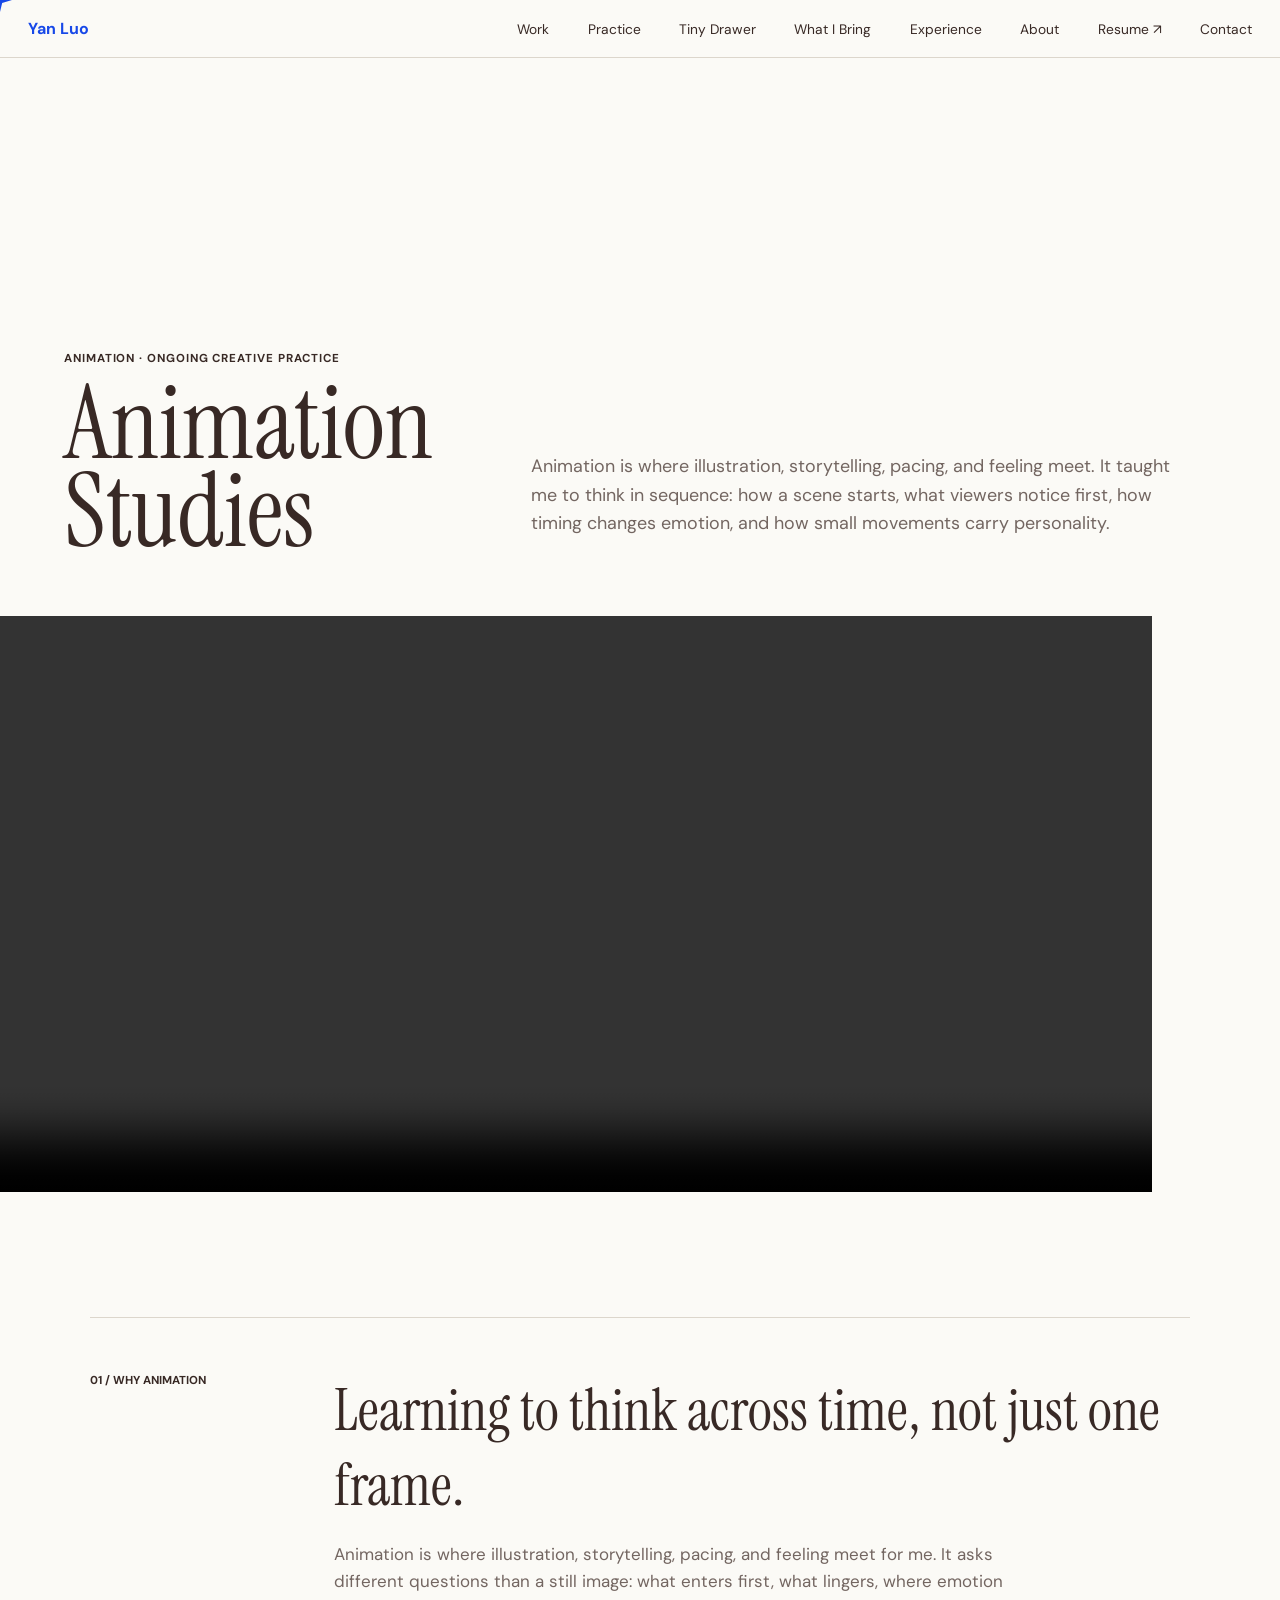
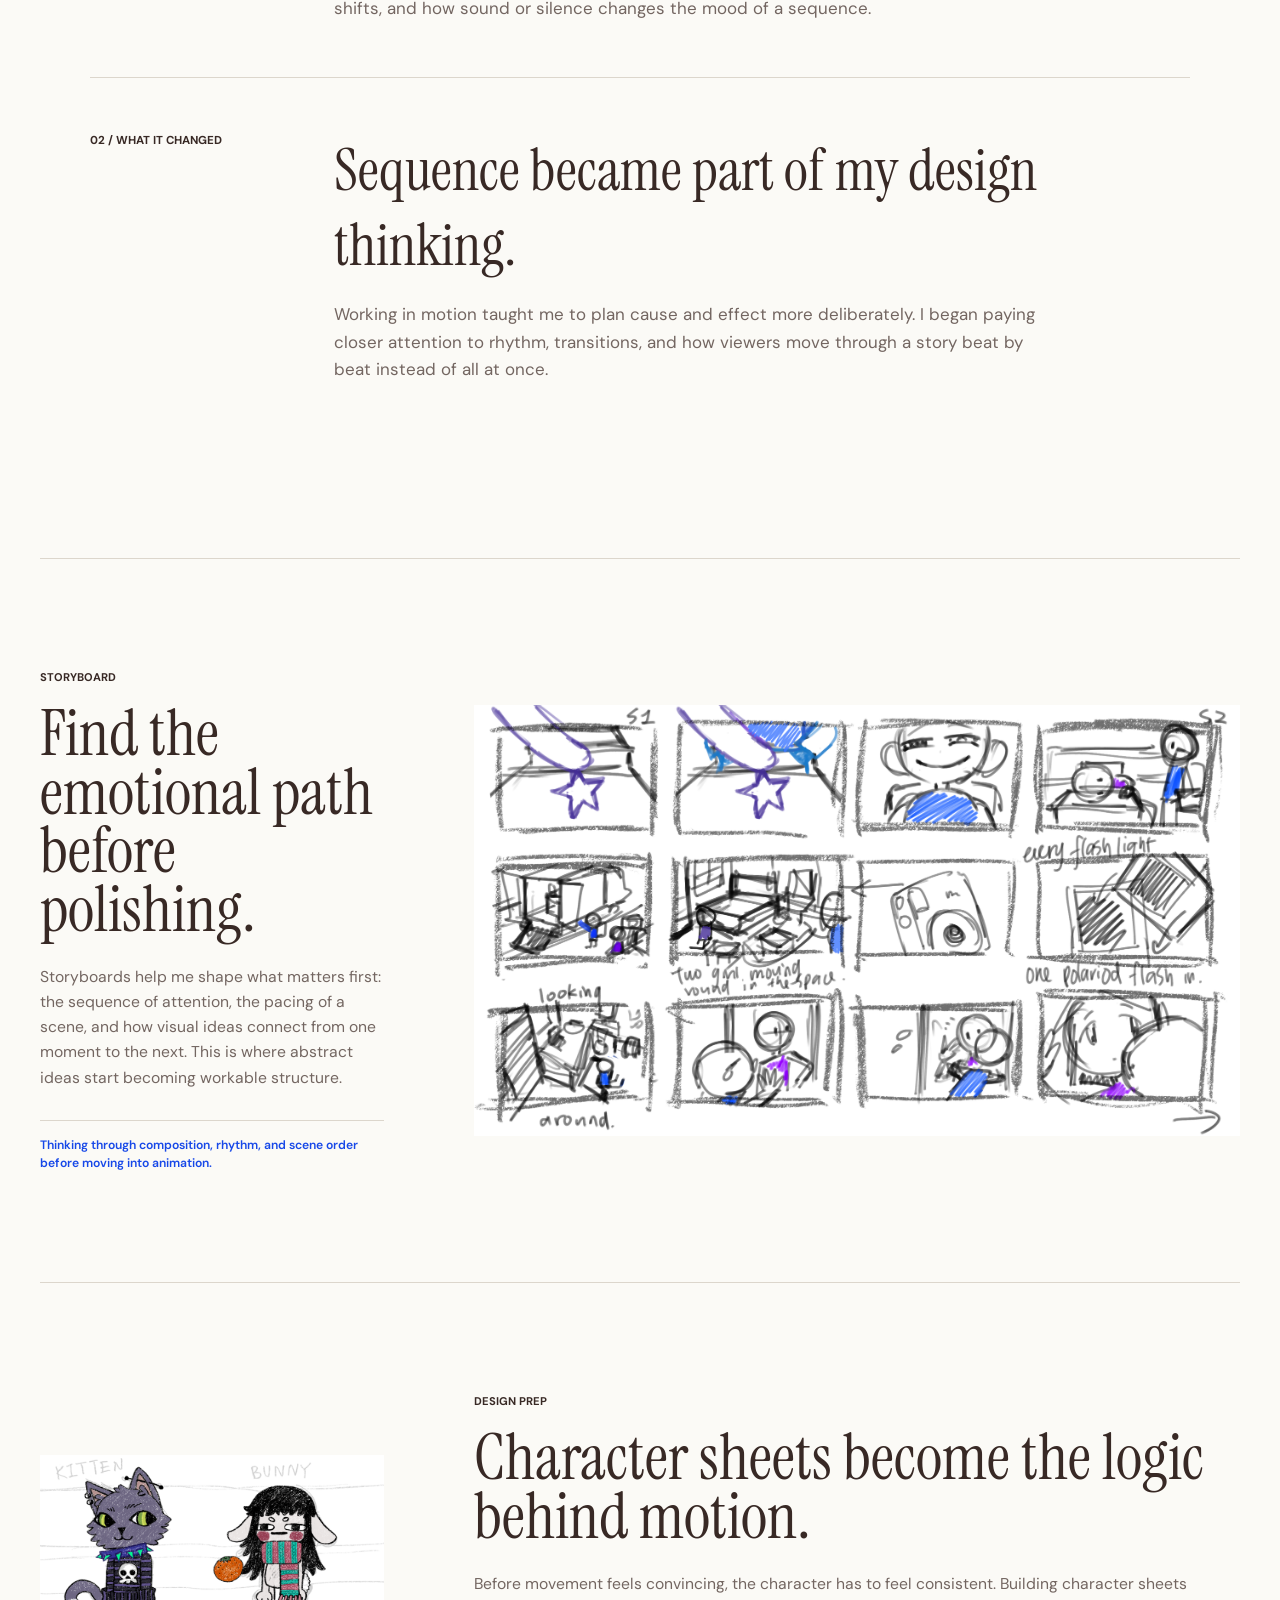
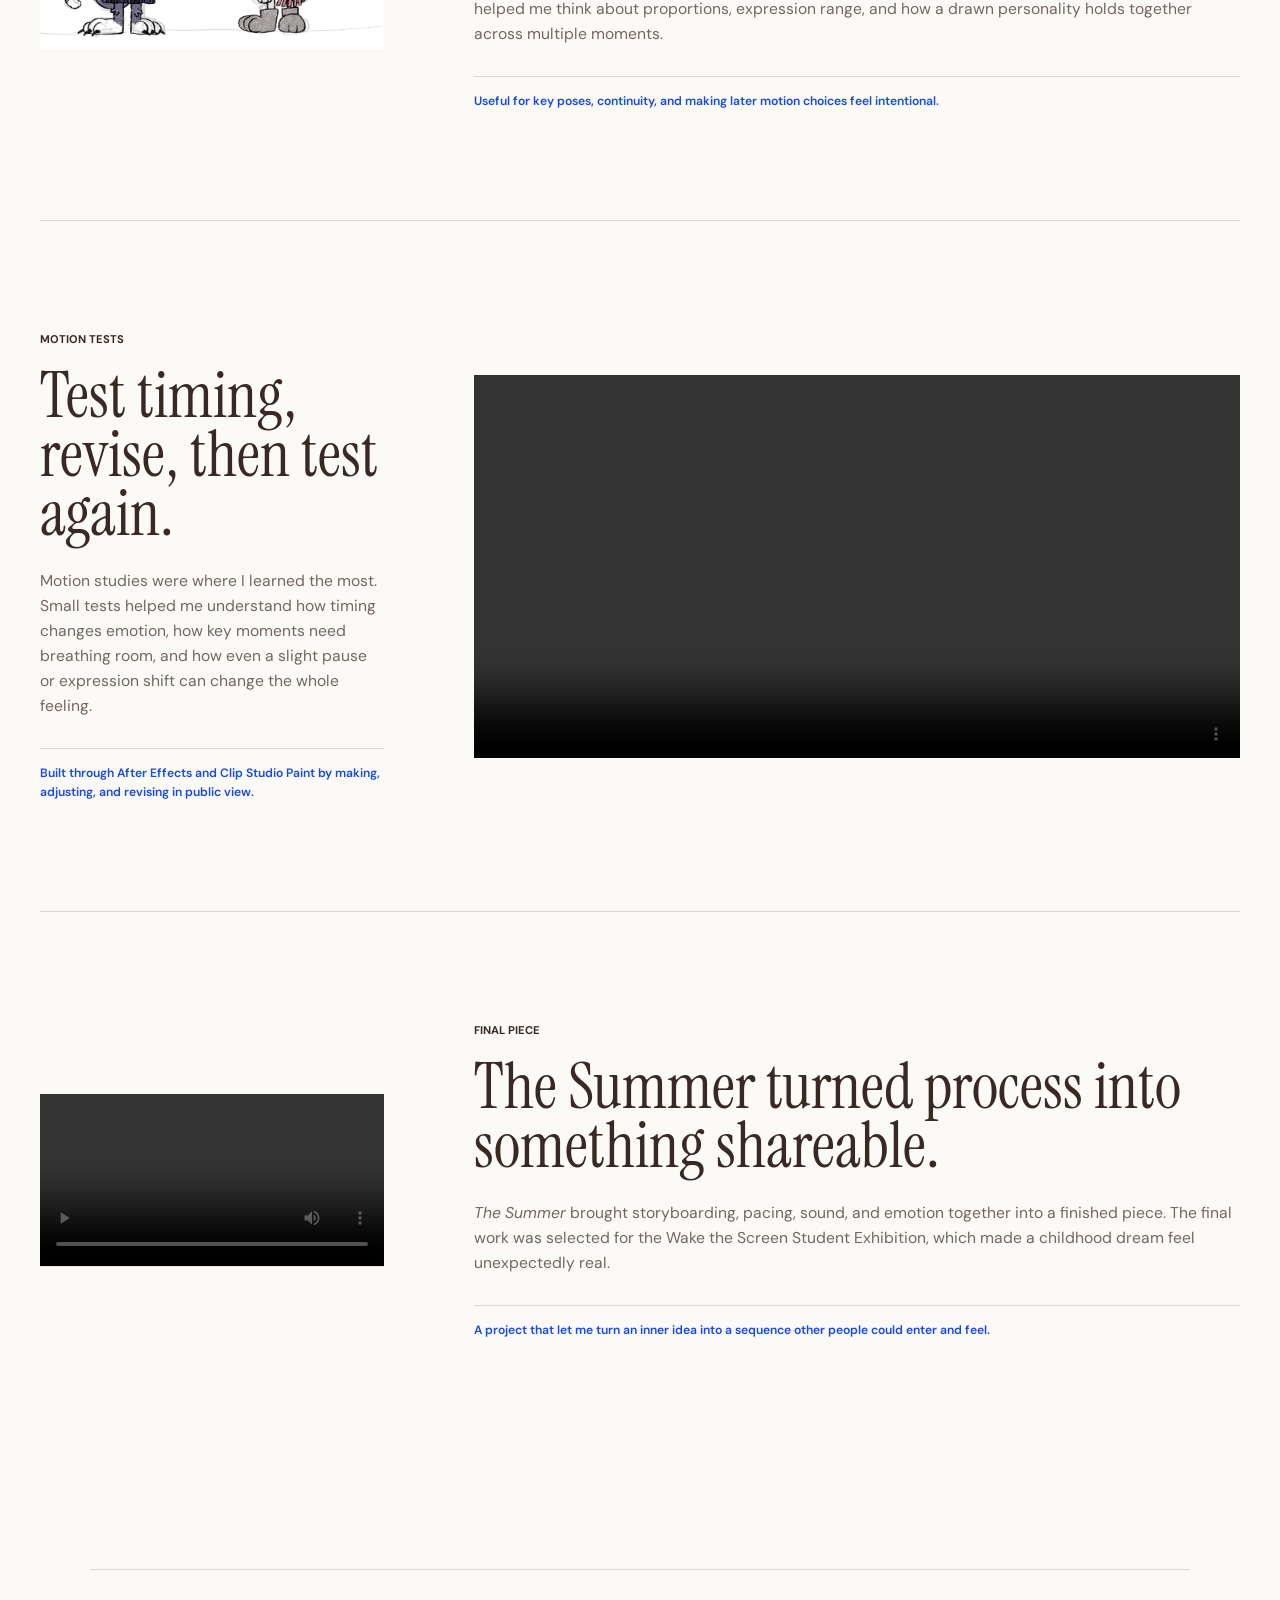
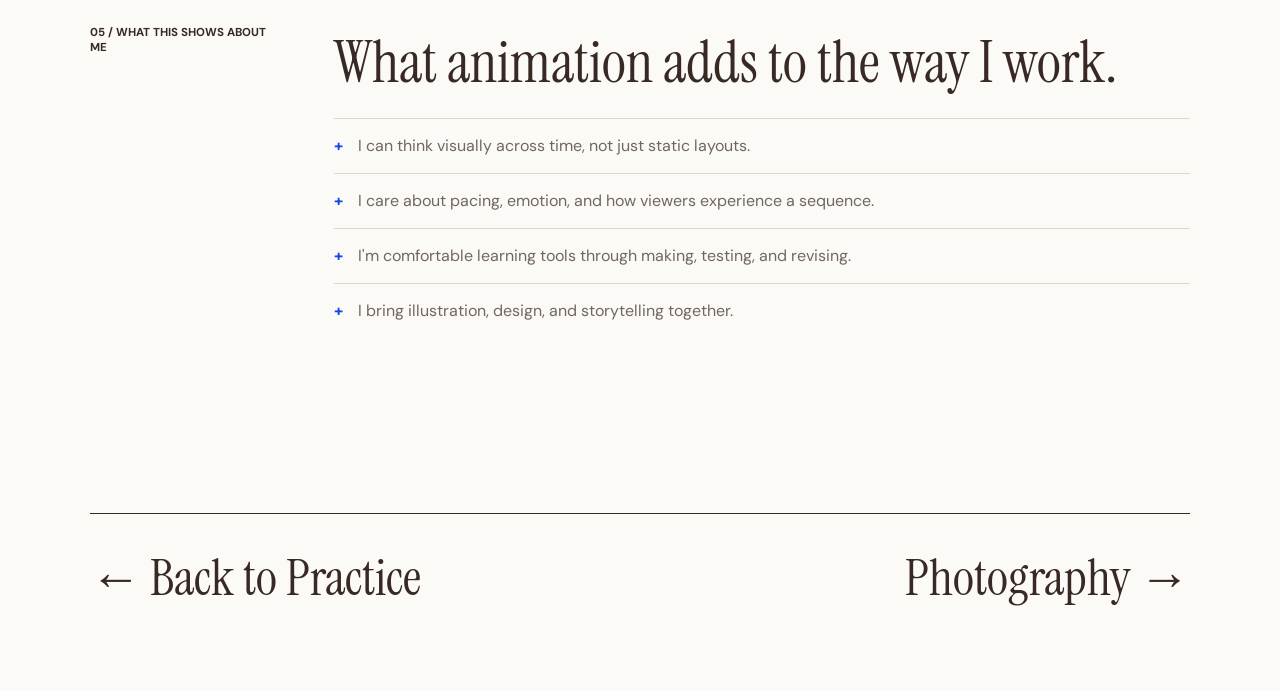
==== commit e5404abb: "Fix Creative Toolkit spacing & Add Animation and Photography" ====
--- a/animation.html
+++ b/animation.html
@@ -1,12 +1,132 @@
-<!DOCTYPE html><html lang="en"><head><meta charset="UTF-8"><meta name="viewport" content="width=device-width,initial-scale=1"><title>The Summer | Yan Creative Space</title><link rel="preconnect" href="https://fonts.googleapis.com"><link rel="preconnect" href="https://fonts.gstatic.com" crossorigin><link href="https://fonts.googleapis.com/css2?family=DM+Sans:wght@400;500;600;700&family=Instrument+Serif:ital@0;1&display=swap" rel="stylesheet"><link rel="stylesheet" href="styles.css"></head><body>
-<header class="site-header"><a class="brand" href="index.html">Yan Luo</a><nav><a href="index.html#work">Work</a><a href="index.html#index">Index</a><a href="index.html#about">About</a><a href="index.html#contact">Contact</a></nav></header>
-<main class="detail-main"><section class="detail-hero"><div><p class="project-kicker">Animation · Artist story</p><h1>The Summer</h1></div><div class="detail-intro"><p>An original animation exploring visual storytelling through movement, pacing, sound, and emotion. The final film was selected for the Wake the Screen Student Exhibition.</p></div></section>
-<video class="project-cover" src="assets/web/animation-example-process-final-final-cut-the-summer.mp4" controls playsinline></video>
-<section class="case-flow">
-<article class="case-step"><span>01 / Artist statement</span><div><h2>Making an imagined world move.</h2><p>I use animation to translate feelings and abstract ideas into sequences an audience can follow. I am especially interested in how pacing, sound, gesture, and small changes between frames can carry emotion.</p></div></article>
-<article class="case-step"><span>02 / Personal connection</span><div><h2>A childhood interest, taken seriously.</h2><p>I have loved animation since I was young. DreamWorks' <em>Spirit: Stallion of the Cimarron</em> was an early inspiration: its movement, landscapes, and emotional storytelling stayed with me and also deepened my passion for horse riding. Creating <em>The Summer</em> was a way to honor that long-held dream.</p></div></article>
-<article class="case-step"><span>03 / Process</span><div><h2>From a feeling to a workflow.</h2><p>I broke an abstract idea into workable stages: concept development, character studies, storyboard beats, timing, keyframes, sound, revision, and final editing. Working across After Effects and Clip Studio Paint helped me practice animation fundamentals while building a repeatable creative process.</p></div></article>
-<article class="case-step"><span>04 / Outcome</span><div><p class="result-figure">Wake the Screen</p><h2>Selected for the student exhibition.</h2><p>Having the film shown publicly fulfilled a childhood dream. More importantly, it taught me how persistence and structure can turn a personal idea into a finished experience that connects with other people.</p></div></article>
-</section>
-<section class="media-grid"><article class="media-card contain"><a href="assets/web/animation-example-process-storyboard-a1-b4.png" target="_blank"><img src="assets/web/animation-example-process-storyboard-a1-b4.png" alt="Storyboard process"></a><div><h3>Storyboard</h3><p>Planning composition, rhythm, and sequence.</p></div></article><article class="media-card"><video src="assets/web/animation-example-process-dialogue-assignment.mp4" controls playsinline></video><div><h3>Dialogue study</h3><p>Timing, expression, and character interaction.</p></div></article><article class="media-card contain"><a href="assets/web/animation-example-process-dialogue-character-sheet.png" target="_blank"><img src="assets/web/animation-example-process-dialogue-character-sheet.png" alt="Dialogue character sheet"></a><div><h3>Character development</h3><p>Expression and visual consistency.</p></div></article></section>
-<nav class="project-next"><a href="skip-prosser.html">← Skip Prosser</a><a href="photography.html">Photography →</a></nav></main><script src="script.js"></script></body></html>
+<!DOCTYPE html>
+<html lang="en">
+<head>
+  <meta charset="UTF-8">
+  <meta name="viewport" content="width=device-width, initial-scale=1">
+  <title>Animation Studies | Yan Creative Space</title>
+  <meta name="description" content="Animation studies, process, and storytelling work by Yan Luo.">
+  <link rel="preconnect" href="https://fonts.googleapis.com">
+  <link rel="preconnect" href="https://fonts.gstatic.com" crossorigin>
+  <link href="https://fonts.googleapis.com/css2?family=DM+Sans:wght@400;500;600;700&family=Instrument+Serif:ital@0;1&display=swap" rel="stylesheet">
+  <link rel="stylesheet" href="styles.css">
+</head>
+<body>
+  <div class="cursor-light" aria-hidden="true"></div>
+  <header class="site-header">
+    <a class="brand" href="index.html">Yan Luo</a>
+    <nav aria-label="Primary navigation">
+      <a href="index.html#work">Work</a>
+      <a href="index.html#practice">Practice</a>
+      <a href="index.html#graphics-drawer">Tiny Drawer</a>
+      <a href="index.html#index">What I Bring</a>
+      <a href="index.html#experience">Experience</a>
+      <a href="index.html#about">About</a>
+      <a href="assets/web/resume-yan-luo-2026.pdf" target="_blank" rel="noopener">Resume &nearr;</a>
+      <a href="index.html#contact">Contact</a>
+    </nav>
+  </header>
+
+  <main class="detail-main">
+    <section class="detail-hero process-hero">
+      <div>
+        <p class="project-kicker">Animation · Ongoing Creative Practice</p>
+        <h1>Animation Studies</h1>
+      </div>
+      <div class="detail-intro">
+        <p>Animation is where illustration, storytelling, pacing, and feeling meet. It taught me to think in sequence: how a scene starts, what viewers notice first, how timing changes emotion, and how small movements carry personality.</p>
+      </div>
+    </section>
+
+    <video class="project-cover" src="assets/web/animation-example-process-final-final-cut-the-summer.mp4" controls playsinline></video>
+
+    <section class="case-flow">
+      <article class="case-step">
+        <span>01 / Why animation</span>
+        <div>
+          <h2>Learning to think across time, not just one frame.</h2>
+          <p>Animation is where illustration, storytelling, pacing, and feeling meet for me. It asks different questions than a still image: what enters first, what lingers, where emotion shifts, and how sound or silence changes the mood of a sequence.</p>
+        </div>
+      </article>
+      <article class="case-step">
+        <span>02 / What it changed</span>
+        <div>
+          <h2>Sequence became part of my design thinking.</h2>
+          <p>Working in motion taught me to plan cause and effect more deliberately. I began paying closer attention to rhythm, transitions, and how viewers move through a story beat by beat instead of all at once.</p>
+        </div>
+      </article>
+    </section>
+
+    <section class="process-phases">
+      <article class="process-phase">
+        <div class="process-phase-copy">
+          <p>Storyboard</p>
+          <h2>Find the emotional path before polishing.</h2>
+          <p>Storyboards help me shape what matters first: the sequence of attention, the pacing of a scene, and how visual ideas connect from one moment to the next. This is where abstract ideas start becoming workable structure.</p>
+          <span>Thinking through composition, rhythm, and scene order before moving into animation.</span>
+        </div>
+        <div class="process-gallery">
+          <img src="assets/web/animation-example-process-storyboard-a1-b4.png" alt="Storyboard frames from Yan Luo's animation process">
+        </div>
+      </article>
+
+      <article class="process-phase reverse">
+        <div class="process-phase-copy">
+          <p>Design prep</p>
+          <h2>Character sheets become the logic behind motion.</h2>
+          <p>Before movement feels convincing, the character has to feel consistent. Building character sheets helped me think about proportions, expression range, and how a drawn personality holds together across multiple moments.</p>
+          <span>Useful for key poses, continuity, and making later motion choices feel intentional.</span>
+        </div>
+        <div class="process-gallery">
+          <img src="assets/web/animation-example-process-dialogue-character-sheet.png" alt="Character sheet used for animation development">
+        </div>
+      </article>
+
+      <article class="process-phase">
+        <div class="process-phase-copy">
+          <p>Motion tests</p>
+          <h2>Test timing, revise, then test again.</h2>
+          <p>Motion studies were where I learned the most. Small tests helped me understand how timing changes emotion, how key moments need breathing room, and how even a slight pause or expression shift can change the whole feeling.</p>
+          <span>Built through After Effects and Clip Studio Paint by making, adjusting, and revising in public view.</span>
+        </div>
+        <div class="process-gallery">
+          <video src="assets/web/animation-example-process-dialogue-assignment.mp4" controls playsinline></video>
+        </div>
+      </article>
+
+      <article class="process-phase reverse">
+        <div class="process-phase-copy">
+          <p>Final piece</p>
+          <h2>The Summer turned process into something shareable.</h2>
+          <p><em>The Summer</em> brought storyboarding, pacing, sound, and emotion together into a finished piece. The final work was selected for the Wake the Screen Student Exhibition, which made a childhood dream feel unexpectedly real.</p>
+          <span>A project that let me turn an inner idea into a sequence other people could enter and feel.</span>
+        </div>
+        <div class="process-gallery">
+          <video src="assets/web/animation-example-process-final-final-cut-the-summer.mp4" controls playsinline></video>
+        </div>
+      </article>
+    </section>
+
+    <section class="case-flow">
+      <article class="case-step">
+        <span>05 / What this shows about me</span>
+        <div>
+          <h2>What animation adds to the way I work.</h2>
+          <ul class="signal-list">
+            <li>I can think visually across time, not just static layouts.</li>
+            <li>I care about pacing, emotion, and how viewers experience a sequence.</li>
+            <li>I'm comfortable learning tools through making, testing, and revising.</li>
+            <li>I bring illustration, design, and storytelling together.</li>
+          </ul>
+        </div>
+      </article>
+    </section>
+
+    <nav class="project-next">
+      <a href="index.html#practice">&larr; Back to Practice</a>
+      <a href="photography.html">Photography &rarr;</a>
+    </nav>
+  </main>
+
+  <script src="script.js"></script>
+</body>
+</html>
--- a/styles.css
+++ b/styles.css
@@ -49,7 +49,7 @@
 /* About, contact, and process cleanup */
 .story-polaroids{display:grid;grid-template-columns:repeat(4,minmax(0,1fr));gap:clamp(14px,2vw,28px);align-items:start;margin:90px 0 55px;padding:20px 0 40px;overflow:visible}.story-polaroids figure,.story-polaroids figure:nth-of-type(n){width:auto;min-width:0;margin:0;padding:10px 10px 26px;transform:none}.story-polaroids figure:nth-child(2),.story-polaroids figure:nth-child(4){margin-top:28px}.story-polaroids .polaroid-photo{aspect-ratio:4/5}.story-polaroids .polaroid-photo img{width:100%;height:100%;aspect-ratio:auto;object-fit:cover}.story-polaroids .polaroid-photo p{align-items:flex-end;padding:16px;background:linear-gradient(transparent 0%,rgba(34,27,24,.94) 42%);font-family:"DM Sans",Arial,sans-serif;font-size:.7rem;line-height:1.42}.story-polaroids figure:hover{transform:translateY(-10px) rotate(-1deg)}.story-polaroids figure:nth-child(even):hover{transform:translateY(-10px) rotate(1deg)}
 .contact-section{display:grid;grid-template-columns:minmax(0,1.15fr) minmax(280px,.85fr);gap:7vw;align-items:end}.contact-section h2{font-size:clamp(3.4rem,7vw,7.5rem)}.contact-signature{justify-self:end;width:min(100%,540px);margin:0}.contact-signature img{width:100%;object-fit:contain;background:transparent;box-shadow:12px 14px 0 rgba(255,255,255,.18)}.contact-signature figcaption{margin-top:12px;color:rgba(255,255,255,.72);font-size:.72rem}.tool-place-setting{grid-template-columns:repeat(3,clamp(36px,4.5vw,62px));gap:clamp(8px,1.2vw,15px)}
-.process-hero{min-height:62vh}.process-phases{width:min(1200px,calc(100% - 56px));margin:0 auto 120px}.process-phase{display:grid;grid-template-columns:minmax(250px,.62fr) minmax(0,1.38fr);gap:7vw;align-items:center;padding:110px 0;border-top:1px solid var(--line)}.process-phase.reverse .process-phase-copy{order:2}.process-phase.reverse .process-gallery{order:1}.process-phase-copy>p:first-child{margin:0 0 18px;font-size:.7rem;font-weight:700;text-transform:uppercase}.process-phase-copy h2{margin:0 0 24px;font-family:"Instrument Serif",Georgia,serif;font-size:clamp(3rem,5vw,5.5rem);font-weight:400;line-height:.92}.process-phase-copy>p:not(:first-child){color:var(--muted);font-size:.98rem}.process-phase-copy span{display:block;margin-top:30px;padding-top:15px;border-top:1px solid var(--line);color:var(--cobalt);font-size:.76rem;font-weight:600;line-height:1.5}.process-gallery{display:grid;gap:14px}.process-gallery.three{grid-template-columns:repeat(3,minmax(0,1fr));align-items:center}.process-gallery img{width:100%;max-height:720px;object-fit:contain;background:#eee8df}.process-gallery.three img:nth-child(2){transform:translateY(35px)}
+.process-hero{min-height:62vh}.process-phases{width:min(1200px,calc(100% - 56px));margin:0 auto 120px}.process-phase{display:grid;grid-template-columns:minmax(250px,.62fr) minmax(0,1.38fr);gap:7vw;align-items:center;padding:110px 0;border-top:1px solid var(--line)}.process-phase.reverse .process-phase-copy{order:2}.process-phase.reverse .process-gallery{order:1}.process-phase-copy>p:first-child{margin:0 0 18px;font-size:.7rem;font-weight:700;text-transform:uppercase}.process-phase-copy h2{margin:0 0 24px;font-family:"Instrument Serif",Georgia,serif;font-size:clamp(3rem,5vw,5.5rem);font-weight:400;line-height:.92}.process-phase-copy>p:not(:first-child){color:var(--muted);font-size:.98rem}.process-phase-copy span{display:block;margin-top:30px;padding-top:15px;border-top:1px solid var(--line);color:var(--cobalt);font-size:.76rem;font-weight:600;line-height:1.5}.process-gallery{display:grid;gap:14px}.process-gallery.three{grid-template-columns:repeat(3,minmax(0,1fr));align-items:center}.process-gallery img,.process-gallery video{width:100%;max-height:720px;object-fit:contain;background:#eee8df}.process-gallery.three img:nth-child(2){transform:translateY(35px)}
 @media(max-width:900px){.story-polaroids{grid-template-columns:repeat(2,minmax(0,1fr))}.story-polaroids figure:nth-child(n){margin-top:0}.contact-section{grid-template-columns:1fr}.contact-signature{justify-self:start;margin-top:30px}.process-phase,.process-phase.reverse{grid-template-columns:1fr;gap:40px;padding:80px 0}.process-phase.reverse .process-phase-copy,.process-phase.reverse .process-gallery{order:initial}}
 @media(max-width:560px){.story-polaroids{grid-template-columns:1fr;gap:28px}.story-polaroids figure{width:min(100%,340px)!important;margin-inline:auto!important}.story-polaroids .polaroid-photo p{position:relative;min-height:112px;background:#332925;opacity:1;transform:none}.contact-signature{width:100%}.process-gallery.three{grid-template-columns:1fr}.process-gallery.three img:nth-child(2){transform:none}.process-phases{width:calc(100% - 40px)}}
 
@@ -58,3 +58,250 @@
 .book-hero{min-height:66vh}.book-hero h1{max-width:10ch}.book-hero .detail-intro .detail-link{display:inline-block;margin-top:22px}.book-cover{max-height:82vh;background:#ead1cb!important}.book-story{width:min(1100px,calc(100% - 56px));margin:0 auto 120px}.book-story article{display:grid;grid-template-columns:140px minmax(260px,.9fr) minmax(300px,1.1fr);gap:4vw;padding:70px 0;border-top:1px solid var(--line)}.book-story article>p,.book-sequence header>p,.book-takeaways>p{margin:0;font-size:.7rem;font-weight:700;text-transform:uppercase}.book-story h2,.book-sequence h2,.book-takeaways h2{margin:0;font-family:"Instrument Serif",Georgia,serif;font-size:clamp(2.8rem,5vw,5.5rem);font-weight:400;line-height:.92}.book-story article div p{margin:0 0 14px;color:var(--muted);font-size:.95rem}.book-sequence{padding:110px max(28px,5vw);background:#eee5d9}.book-sequence header{display:grid;grid-template-columns:1fr 2fr;gap:4vw;margin-bottom:70px}.book-sequence header h2{max-width:15ch}.book-pages{display:grid;grid-template-columns:repeat(3,minmax(0,1fr));gap:18px}.book-pages img{width:100%;aspect-ratio:1;object-fit:contain;background:#fff;box-shadow:0 12px 28px rgba(56,41,37,.1)}.book-pages img:nth-child(3n+2){transform:translateY(26px)}.book-takeaways{display:grid;grid-template-columns:140px 1fr 1fr;gap:4vw;width:min(1100px,calc(100% - 56px));margin:120px auto;padding-top:55px;border-top:1px solid var(--line)}.book-takeaways ul{margin:0;padding:0;list-style:none}.book-takeaways li{padding:16px 0;border-top:1px solid var(--line);color:var(--muted);line-height:1.5}.book-takeaways li::before{content:"+";display:inline-block;width:25px;color:var(--cobalt);font-weight:700}
 @media(max-width:900px){.book-story article,.book-takeaways{grid-template-columns:1fr;gap:24px}.book-sequence header{grid-template-columns:1fr}.book-pages{grid-template-columns:repeat(2,minmax(0,1fr))}.book-pages img:nth-child(3n+2){transform:none}}
 @media(max-width:560px){.story-polaroids .polaroid-photo p{padding:18px;overflow:visible}.book-story,.book-takeaways{width:calc(100% - 40px)}.book-story article{padding:55px 0}.book-sequence{padding:75px 20px}.book-pages{grid-template-columns:1fr}.book-pages img{aspect-ratio:auto}.book-takeaways{margin:80px auto}}
+
+/* Current portfolio cleanup */
+:root{--site-max-width:1320px}
+.site-header{gap:18px}
+.site-header nav{flex-wrap:wrap;justify-content:flex-end;row-gap:8px}
+.site-header nav a{white-space:nowrap}
+
+.experience-section,
+.about-section,
+.toolkit-section,
+.graphics-drawer,
+.project-index{background:var(--paper)}
+
+.practice-section{border-top:1px solid var(--line);background:var(--paper)}
+.practice-intro{
+  max-width:640px;
+  margin:-34px 0 44px;
+  color:var(--muted);
+  font-size:1rem;
+}
+.practice-grid{
+  display:grid;
+  grid-template-columns:repeat(2,minmax(0,1fr));
+  gap:28px;
+}
+.practice-card{
+  display:grid;
+  grid-template-rows:auto 1fr;
+  min-height:100%;
+  border:1px solid var(--line);
+  background:#fffdfa;
+  box-shadow:0 14px 28px rgba(56,41,37,.06);
+  transition:transform .28s ease,box-shadow .28s ease,border-color .28s ease;
+}
+.practice-card:hover,
+.practice-card:focus-visible{
+  transform:translateY(-6px);
+  box-shadow:0 22px 40px rgba(56,41,37,.12);
+  border-color:#c9beb0;
+}
+.practice-visual{
+  display:grid;
+  place-items:center;
+  aspect-ratio:16/10;
+  overflow:hidden;
+  background:#ece7de;
+}
+.practice-visual img{
+  width:100%;
+  height:100%;
+  object-fit:cover;
+  transition:transform .35s ease;
+}
+.practice-card:hover .practice-visual img,
+.practice-card:focus-visible .practice-visual img{transform:scale(1.03)}
+.practice-visual.contain-visual img{
+  object-fit:contain;
+  width:88%;
+  height:88%;
+}
+.practice-copy{padding:22px 22px 24px}
+.practice-meta{
+  display:flex;
+  justify-content:space-between;
+  gap:12px;
+  color:var(--muted);
+  font-size:.72rem;
+  text-transform:uppercase;
+}
+.practice-copy h3{
+  margin:12px 0 10px;
+  font-family:"Instrument Serif",Georgia,serif;
+  font-size:clamp(2rem,3.4vw,3.3rem);
+  font-weight:400;
+  line-height:.95;
+}
+.practice-copy p{
+  max-width:36ch;
+  margin:0;
+  color:var(--muted);
+  font-size:.95rem;
+}
+
+.toolkit-section{padding:0}
+.marketers-plate{
+  width:min(var(--site-max-width),100%);
+  margin:0 auto;
+  padding:clamp(3rem,6vw,6rem) clamp(1.5rem,5vw,5rem) clamp(1.75rem,3vw,2.5rem);
+}
+.marketers-plate>div:first-child{padding-left:clamp(.5rem,1.6vw,1.5rem)}
+
+.story-polaroids{
+  grid-template-columns:repeat(4,minmax(0,1fr));
+  gap:clamp(16px,2vw,28px);
+  margin:82px 0 42px;
+  padding:8px 0 28px;
+  overflow:visible;
+}
+.story-polaroids figure,
+.story-polaroids figure:nth-of-type(n){
+  display:flex;
+  flex-direction:column;
+  width:auto;
+  min-width:0;
+  min-height:100%;
+  margin:0;
+  padding:10px 10px 22px;
+  transform:none;
+}
+.story-polaroids figure:nth-child(2),
+.story-polaroids figure:nth-child(4){margin-top:20px}
+.story-polaroids .polaroid-photo{
+  position:relative;
+  aspect-ratio:1/1;
+  overflow:hidden;
+  background:#ece8e0;
+}
+.story-polaroids .polaroid-photo img{
+  width:100%;
+  height:100%;
+  object-fit:cover;
+  object-position:center;
+}
+.story-polaroids figure:nth-child(1) .polaroid-photo img{object-position:center 22%}
+.story-polaroids figure:nth-child(2) .polaroid-photo img{object-position:center 18%}
+.story-polaroids figure:nth-child(3) .polaroid-photo img{object-position:center 35%}
+.story-polaroids figure:nth-child(4) .polaroid-photo img{object-position:center 20%}
+.story-polaroids .polaroid-photo p{
+  position:absolute;
+  inset:0;
+  display:block;
+  margin:0;
+  padding:46% 16px 16px;
+  background:linear-gradient(180deg,rgba(34,27,24,0) 18%,rgba(34,27,24,.92) 100%);
+  color:#fff;
+  font-family:"DM Sans",Arial,sans-serif;
+  font-size:.72rem;
+  line-height:1.48;
+  text-align:left;
+  column-count:1;
+  columns:auto;
+  word-spacing:normal;
+  white-space:normal;
+  opacity:0;
+  transform:translateY(8px);
+  transition:opacity .24s ease,transform .28s ease;
+  overflow:auto;
+}
+.story-polaroids figure:hover .polaroid-photo p,
+.story-polaroids figure:focus-within .polaroid-photo p{
+  opacity:1;
+  transform:none;
+}
+.story-polaroids figcaption{
+  display:grid;
+  grid-template-columns:1fr auto;
+  gap:4px 10px;
+  padding-top:12px;
+  text-align:left;
+}
+
+.language-line{
+  gap:8px;
+  margin-top:26px;
+  padding-top:18px;
+  border-top:1px solid var(--line);
+}
+.language-line strong{
+  margin-right:10px;
+  font-size:.76rem;
+  text-transform:uppercase;
+  letter-spacing:.08em;
+}
+.language-line span{
+  padding:6px 10px;
+  font-size:.76rem;
+  background:#fff;
+}
+.language-line a{
+  margin-left:auto;
+  font-size:.8rem;
+  white-space:nowrap;
+}
+
+.signal-list{
+  margin:0;
+  padding:0;
+  list-style:none;
+}
+.signal-list li{
+  padding:15px 0;
+  border-top:1px solid var(--line);
+  color:var(--muted);
+  line-height:1.5;
+}
+.signal-list li::before{
+  content:"+";
+  display:inline-block;
+  width:24px;
+  color:var(--cobalt);
+  font-weight:700;
+}
+.signal-list.two-column{
+  display:grid;
+  grid-template-columns:repeat(2,minmax(0,1fr));
+  gap:0 28px;
+}
+
+@media(max-width:900px){
+  .site-header{align-items:flex-start}
+  .site-header nav{justify-content:flex-start}
+  .practice-grid{grid-template-columns:1fr}
+  .signal-list.two-column{grid-template-columns:1fr}
+  .story-polaroids{grid-template-columns:repeat(2,minmax(0,1fr))}
+  .story-polaroids figure:nth-child(n){margin-top:0}
+}
+
+@media(max-width:680px){
+  .site-header{padding:14px 18px}
+  .site-header nav{gap:10px 14px}
+  .site-header nav a{font-size:.78rem}
+}
+
+@media(max-width:560px){
+  .practice-intro{margin:-20px 0 30px}
+  .practice-copy{padding:18px 18px 20px}
+  .marketers-plate{
+    width:100%;
+    padding:62px 20px 24px;
+  }
+  .marketers-plate>div:first-child{padding-left:0}
+  .story-polaroids{grid-template-columns:1fr;gap:24px}
+  .story-polaroids figure{width:min(100%,340px)!important;margin-inline:auto!important}
+  .story-polaroids .polaroid-photo p{
+    position:absolute;
+    min-height:0;
+    padding:48% 16px 16px;
+    opacity:1;
+    transform:none;
+    overflow:auto;
+  }
+  .language-line strong,
+  .language-line a{
+    width:100%;
+    margin-left:0;
+  }
+}
